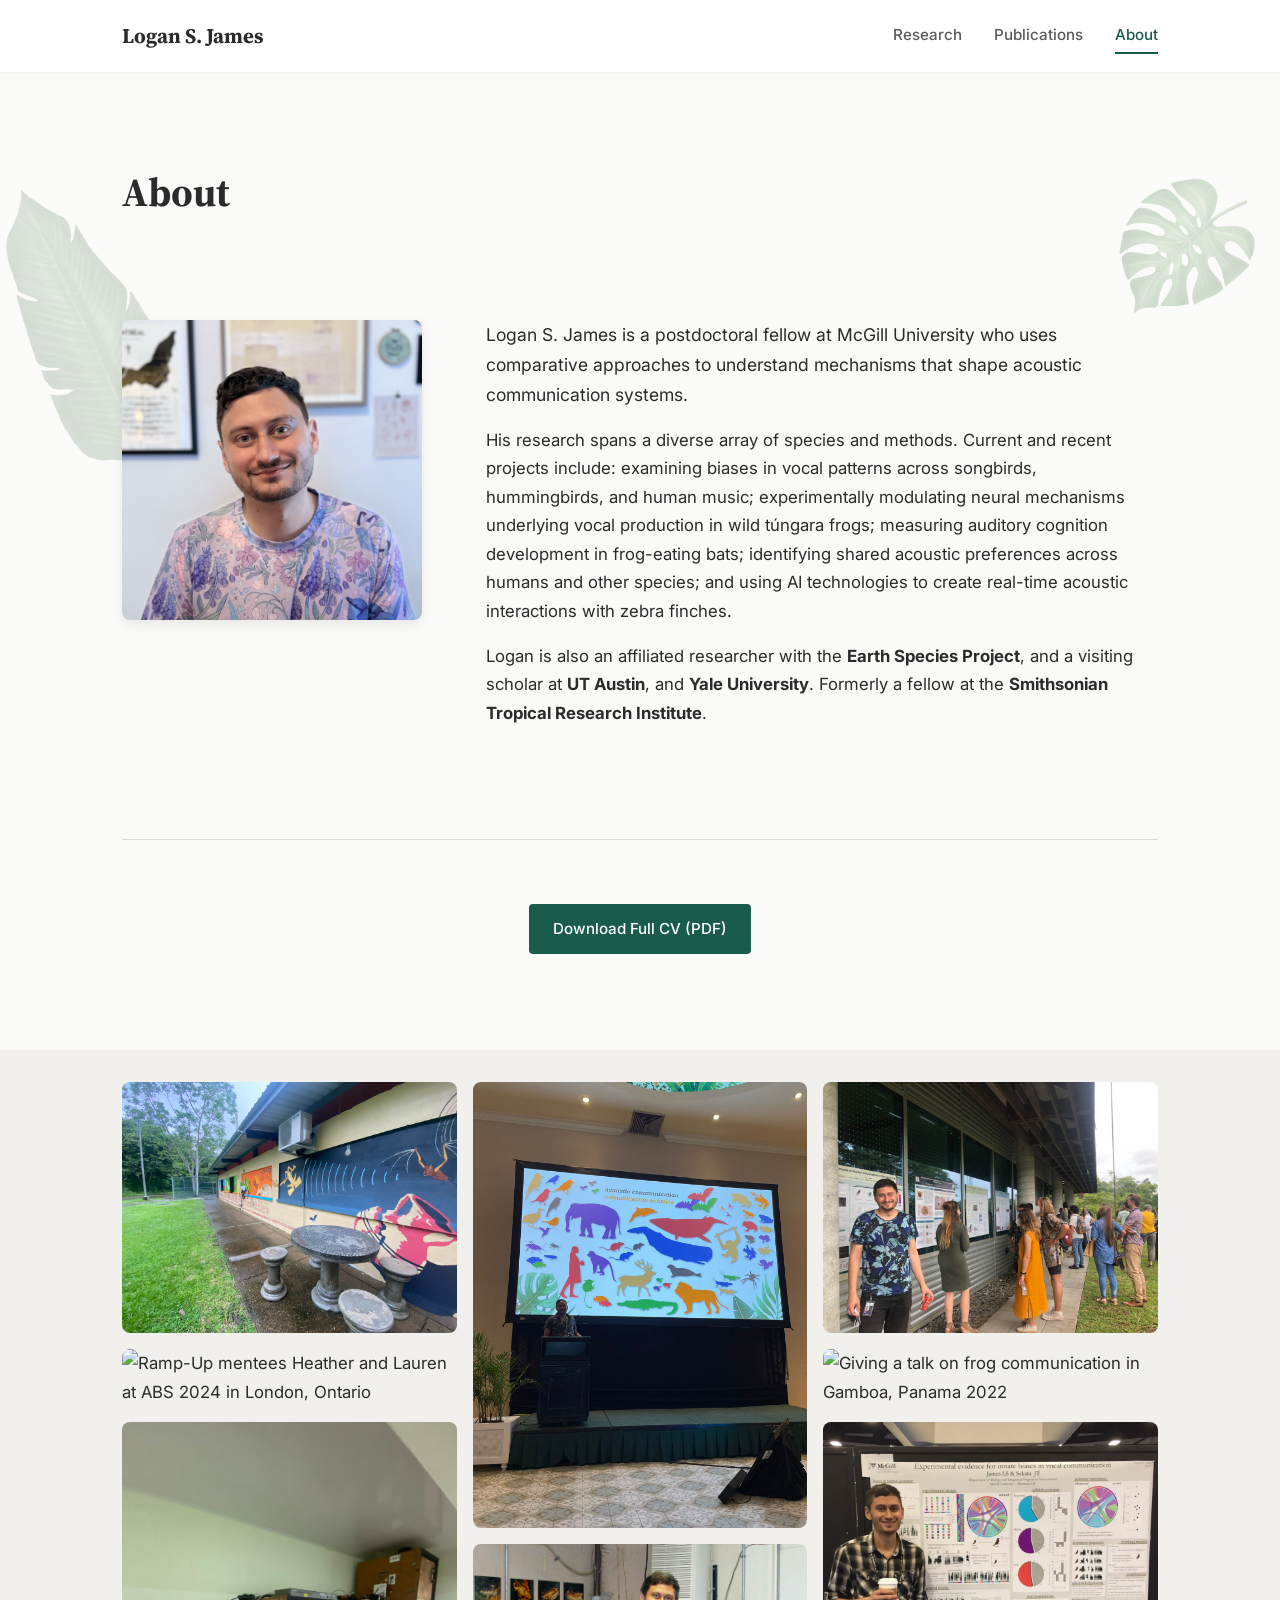
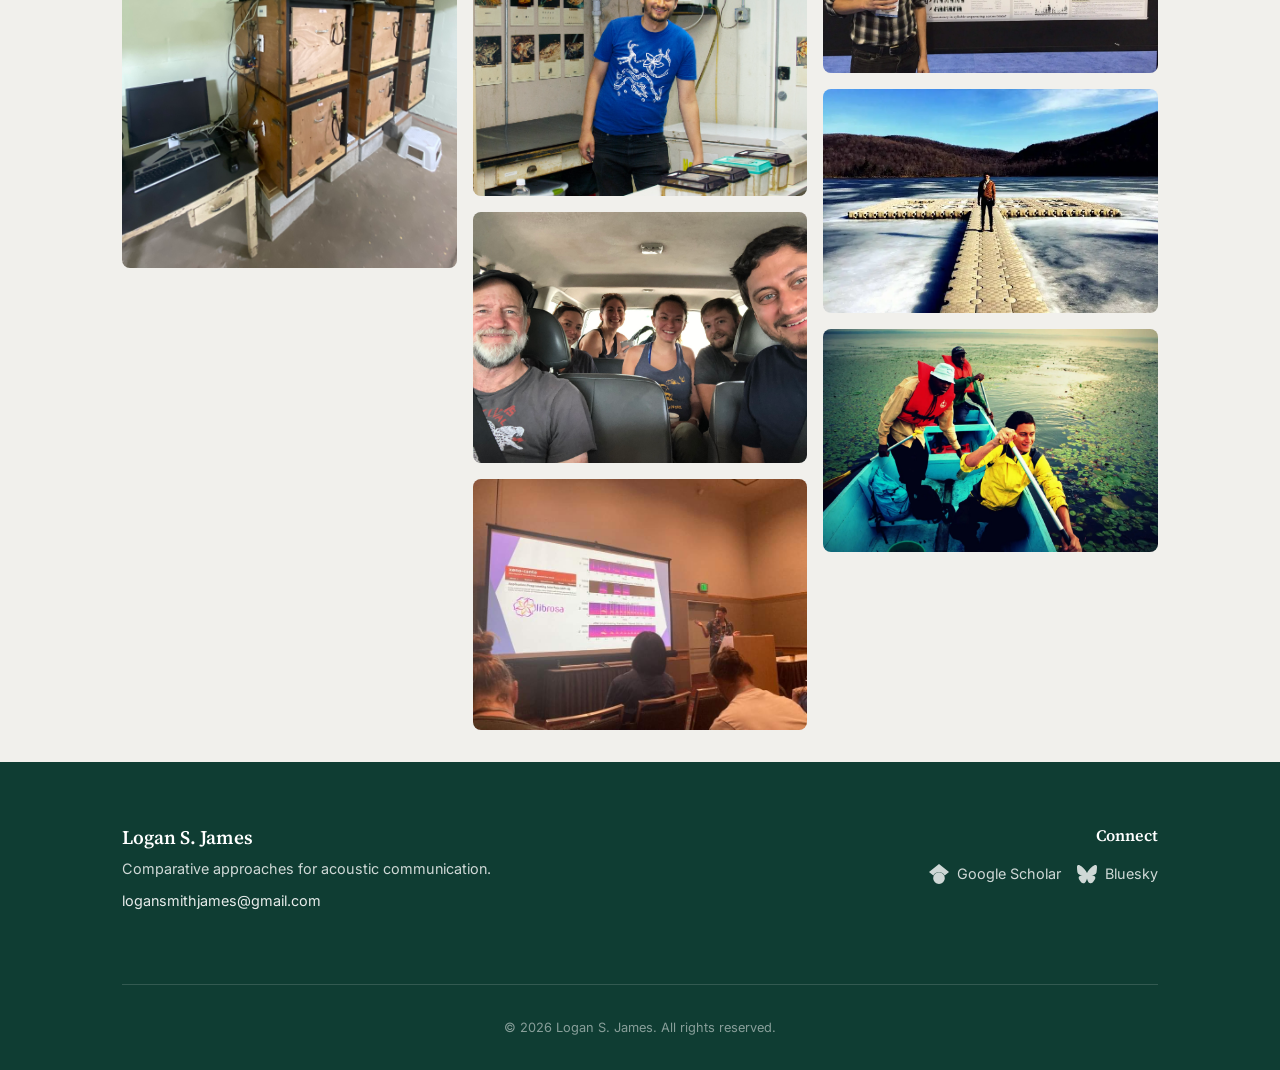
==== about.html @ b344c81e "Initial commit: personal academic website Three-page static site (Research, Publications, About) wit" ====
<!DOCTYPE html>
<html lang="en">
<head>
  <meta charset="UTF-8">
  <meta name="viewport" content="width=device-width, initial-scale=1.0">
  <meta name="description" content="About Logan S. James — Postdoctoral fellow at McGill University studying acoustic communication across species. CV, bio, and photos.">
  <meta property="og:title" content="About — Logan S. James">
  <meta property="og:description" content="CV and biography of Logan S. James, comparative animal communication researcher at McGill University.">
  <meta property="og:type" content="website">
  <title>About — Logan S. James</title>
  <link rel="stylesheet" href="css/style.css">
</head>
<body>
  <a href="#main" class="skip-link">Skip to main content</a>

  <!-- Navbar -->
  <nav class="navbar" aria-label="Main navigation">
    <div class="container">
      <a href="index.html" class="nav-brand">Logan S. James</a>
      <button class="nav-toggle" aria-expanded="false" aria-controls="nav-menu" aria-label="Toggle navigation">
        <span></span>
        <span></span>
        <span></span>
      </button>
      <div class="nav-menu" id="nav-menu">
        <a href="index.html" class="nav-link">Research</a>
        <a href="publications.html" class="nav-link">Publications</a>
        <a href="about.html" class="nav-link active">About</a>
      </div>
    </div>
  </nav>

  <main id="main">
    <!-- Page Header -->
    <section class="page-header">
      <div class="container">
        <img src="images/leaves/2x/Asset 2@2x-83.png" alt="" class="leaf-accent leaf-accent-right" aria-hidden="true">
        <img src="images/leaves/2x/Asset 4@2x-83.png" alt="" class="leaf-accent leaf-accent-left" aria-hidden="true">
        <h1>About</h1>
      </div>
    </section>

    <!-- About Intro: Photo + Bio -->
    <section class="section">
      <div class="container">
        <div class="about-intro">
          <div class="about-photo">
            <img src="images/leaves/IMG_0440_square.jpg" alt="Logan S. James">
          </div>
          <div class="about-bio">
            <p>Logan S. James is a postdoctoral fellow at McGill University who uses comparative approaches to understand mechanisms that shape acoustic communication systems.</p>
            <p>His research spans a diverse array of species and methods. Current and recent projects include: examining biases in vocal patterns across songbirds, hummingbirds, and human music; experimentally modulating neural mechanisms underlying vocal production in wild t&uacute;ngara frogs; measuring auditory cognition development in frog-eating bats; identifying shared acoustic preferences across humans and other species; and using AI technologies to create real-time acoustic interactions with zebra finches.</p>
            <p>Logan is also an affiliated researcher with the <strong>Earth Species Project</strong>, and a visiting scholar at <strong>UT Austin</strong>, and <strong>Yale University</strong>. Formerly a fellow at the <strong>Smithsonian Tropical Research Institute</strong>.</p>
          </div>
        </div>
        <div class="cv-download">
          <a href="files/CV_LoganJames_Feb2026.pdf" class="btn btn-primary" target="_blank" rel="noopener">Download Full CV (PDF)</a>
        </div>
      </div>
    </section>

    <!-- Photo Gallery -->
    <section class="section section-alt">
      <div class="container">
        <div class="photo-gallery">
          <div class="gallery-item">
            <img src="images/photo_gallery/12 Gamboa_Acoustics_Lab.jpg" alt="The Gamboa Acoustics Lab building with its colorful mural" loading="lazy">
            <div class="gallery-caption">The Gamboa Acoustics Lab</div>
          </div>
          <div class="gallery-item">
            <img src="images/photo_gallery/11 RampUP-ABS_Heather_Lauren.png" alt="Ramp-Up mentees Heather and Lauren at ABS 2024 in London, Ontario" loading="lazy">
            <div class="gallery-caption">Ramp-Up mentees at ABS 2024, London ON</div>
          </div>
          <div class="gallery-item">
            <img src="images/photo_gallery/10 Recording_Boxes.jpg" alt="Sound recording boxes in the Gamboa Acoustics Lab" loading="lazy">
            <div class="gallery-caption">Recording boxes in the Gamboa Acoustics Lab</div>
          </div>
          <div class="gallery-item">
            <img src="images/photo_gallery/9 BCI_100 year anniversary 2024.jpeg" alt="BCI 100 year anniversary celebration in Gamboa, Panama, 2024" loading="lazy">
            <div class="gallery-caption">BCI 100 year anniversary, Gamboa 2024</div>
          </div>
          <div class="gallery-item">
            <img src="images/photo_gallery/8 old_frog_lab.jpg" alt="The old frog lab at the Smithsonian Tropical Research Institute" loading="lazy">
            <div class="gallery-caption">Old frog lab at STRI</div>
          </div>
          <div class="gallery-item">
            <img src="images/photo_gallery/7 MikeInGamboa.jpeg" alt="Mike Ryan's visit to Gamboa, Panama, 2022" loading="lazy">
            <div class="gallery-caption">Mike Ryan's visit to Gamboa, 2022</div>
          </div>
          <div class="gallery-item">
            <img src="images/photo_gallery/6 ABS_2023.JPG" alt="Presenting on bioacoustics at ABS 2023 in Portland" loading="lazy">
            <div class="gallery-caption">ABS 2023, Portland</div>
          </div>
          <div class="gallery-item">
            <img src="images/photo_gallery/5 FellowsSymposiumPoster_2022.jpeg" alt="STRI Fellows' Symposium poster session in Panama, 2022" loading="lazy">
            <div class="gallery-caption">STRI Fellows' Symposium, Panama 2022</div>
          </div>
          <div class="gallery-item">
            <img src="images/photo_gallery/4 Frog_talk_2022.jpg" alt="Giving a talk on frog communication in Gamboa, Panama 2022" loading="lazy">
            <div class="gallery-caption">Gamboa Frog Talk, Panama 2022</div>
          </div>
          <div class="gallery-item">
            <img src="images/photo_gallery/3 SFN san diego 2016.webp" alt="Poster presentation at the Society for Neuroscience conference, San Diego 2016" loading="lazy">
            <div class="gallery-caption">Society for Neuroscience, San Diego 2016</div>
          </div>
          <div class="gallery-item">
            <img src="images/photo_gallery/2 mont_saint_hilaire biology retreat.webp" alt="McGill Biology Retreat at Gault Nature Reserve" loading="lazy">
            <div class="gallery-caption">McGill Biology Retreat, Gault Nature Reserve</div>
          </div>
          <div class="gallery-item">
            <img src="images/photo_gallery/1 lake nabugabo.webp" alt="Cichlid research on Lake Nabugabo, Uganda" loading="lazy">
            <div class="gallery-caption">Cichlid research on Lake Nabugabo, Uganda</div>
          </div>
        </div>
      </div>
    </section>

  </main>

  <!-- Footer -->
  <footer class="footer">
    <div class="container">
      <div class="footer-info">
        <h3>Logan S. James</h3>
        <p>Comparative approaches for acoustic communication.</p>
        <p><a href="mailto:logansmithjames@gmail.com">logansmithjames@gmail.com</a></p>
      </div>
      <div class="footer-links">
        <h3>Connect</h3>
        <div class="social-links">
          <a href="https://scholar.google.com/citations?user=cQosjtYAAAAJ&hl=en" class="social-link" target="_blank" rel="noopener">
            <svg viewBox="0 0 24 24"><path d="M5.242 13.769L0 9.5 12 0l12 9.5-5.242 4.269C17.548 11.249 14.978 9.5 12 9.5c-2.977 0-5.548 1.748-6.758 4.269zM12 10a7 7 0 1 0 0 14 7 7 0 0 0 0-14z"/></svg>
            Google Scholar
          </a>
          <a href="https://bsky.app/profile/loganjames.bsky.social" class="social-link" target="_blank" rel="noopener">
            <svg viewBox="0 0 24 24"><path d="M12 10.8c-1.087-2.114-4.046-6.053-6.798-7.995C2.566.944 1.561 1.266.902 1.565.139 1.908 0 3.08 0 3.768c0 .69.378 5.65.624 6.479.785 2.627 3.6 3.476 6.178 3.138-4.318.665-7.245 2.315-2.137 8.072C9.571 26.072 11.225 20.1 12 17.4c.775 2.7 2.287 8.572 7.335 4.057 5.108-5.757 2.18-7.407-2.138-8.072 2.578.338 5.394-.511 6.178-3.138.246-.828.624-5.79.624-6.479 0-.688-.139-1.86-.902-2.203-.659-.3-1.664-.62-4.3 1.24C16.046 4.748 13.087 8.687 12 10.8z"/></svg>
            Bluesky
          </a>
        </div>
      </div>
      <div class="footer-bottom">
        <p>&copy; 2026 Logan S. James. All rights reserved.</p>
      </div>
    </div>
  </footer>

  <!-- Photo Lightbox -->
  <div class="gallery-lightbox" id="gallery-lightbox" aria-hidden="true">
    <button class="gallery-lightbox-close" aria-label="Close lightbox">&times;</button>
    <img src="" alt="">
    <div class="gallery-lightbox-caption"></div>
  </div>

  <script src="js/main.js"></script>
</body>
</html>
---- css/style.css ----
/* ============================================
   Logan S. James — Personal Academic Website
   Design System & Styles
   ============================================ */

/* --- Google Fonts --- */
@import url('https://fonts.googleapis.com/css2?family=Inter:wght@400;500;600&family=Source+Serif+4:ital,wght@0,400;0,600;0,700;1,400&display=swap');

/* --- Custom Properties --- */
:root {
  /* Colors */
  --color-primary: #1a5c4c;
  --color-primary-dark: #0f3d33;
  --color-primary-light: #e8f0ee;
  --color-accent: #c8553d;
  --color-accent-light: #fdf6f4;
  --color-text: #2b2b2b;
  --color-text-light: #5a5a5a;
  --color-bg: #fafaf8;
  --color-bg-alt: #f1f0ec;
  --color-white: #ffffff;
  --color-border: #d9d9d4;

  /* Typography */
  --font-heading: 'Source Serif 4', 'Georgia', serif;
  --font-body: 'Inter', 'Segoe UI', system-ui, sans-serif;

  /* Spacing */
  --space-xs: 0.25rem;
  --space-sm: 0.5rem;
  --space-md: 1rem;
  --space-lg: 2rem;
  --space-xl: 4rem;
  --space-2xl: 6rem;
  --space-3xl: 8rem;

  /* Layout */
  --max-width: 1100px;
  --nav-height: 72px;

  /* Shadows */
  --shadow-sm: 0 1px 3px rgba(0, 0, 0, 0.06);
  --shadow-md: 0 4px 12px rgba(0, 0, 0, 0.08);
  --shadow-lg: 0 8px 30px rgba(0, 0, 0, 0.1);

  /* Borders */
  --radius-sm: 4px;
  --radius-md: 8px;
  --radius-lg: 12px;
}

/* --- Reset --- */
*,
*::before,
*::after {
  box-sizing: border-box;
  margin: 0;
  padding: 0;
}

html {
  scroll-behavior: smooth;
}

body {
  font-family: var(--font-body);
  font-size: 1.05rem;
  color: var(--color-text);
  background-color: var(--color-bg);
  line-height: 1.7;
  -webkit-font-smoothing: antialiased;
}

img {
  max-width: 100%;
  height: auto;
  display: block;
}

a {
  color: var(--color-primary);
  text-decoration: none;
  transition: color 0.2s ease;
}

a:hover {
  color: var(--color-primary-dark);
}

h1, h2, h3, h4 {
  font-family: var(--font-heading);
  line-height: 1.2;
  color: var(--color-text);
}

h1 {
  font-size: clamp(1.8rem, 3.5vw, 2.5rem);
  font-weight: 700;
}

h2 {
  font-size: clamp(1.4rem, 2.5vw, 1.8rem);
  font-weight: 600;
}

h3 {
  font-size: clamp(1.1rem, 2vw, 1.3rem);
  font-weight: 600;
}

ul, ol {
  list-style: none;
}

/* --- Skip to Content --- */
.skip-link {
  position: absolute;
  top: -100%;
  left: 0;
  padding: var(--space-sm) var(--space-md);
  background: var(--color-primary);
  color: var(--color-white);
  z-index: 1000;
  font-size: 0.9rem;
}

.skip-link:focus {
  top: 0;
}

/* --- Layout Utilities --- */
.container {
  width: 100%;
  max-width: var(--max-width);
  margin: 0 auto;
  padding: 0 var(--space-lg);
}

.section {
  padding: var(--space-lg) 0;
}

.section-alt {
  background-color: var(--color-bg-alt);
}

.section-header {
  text-align: center;
  margin-bottom: var(--space-lg);
}

.section-header h2 {
  margin-bottom: var(--space-sm);
}

.section-header::after {
  content: '';
  display: block;
  width: 40px;
  height: 2px;
  background: var(--color-primary);
  margin: var(--space-md) auto 0;
}

/* --- Navbar --- */
.navbar {
  position: fixed;
  top: 0;
  left: 0;
  right: 0;
  height: var(--nav-height);
  background: var(--color-white);
  box-shadow: var(--shadow-sm);
  z-index: 100;
  transition: height 0.3s ease, box-shadow 0.3s ease;
  display: flex;
  align-items: center;
}

.navbar.scrolled {
  height: 56px;
  box-shadow: var(--shadow-md);
}

.navbar .container {
  display: flex;
  align-items: center;
  justify-content: space-between;
}

.nav-brand {
  font-family: var(--font-heading);
  font-size: 1.3rem;
  font-weight: 700;
  color: var(--color-text);
  text-decoration: none;
}

.nav-brand:hover {
  color: var(--color-primary);
}

.nav-menu {
  display: flex;
  align-items: center;
  gap: var(--space-lg);
}

.nav-link {
  font-size: 0.95rem;
  font-weight: 500;
  color: var(--color-text-light);
  text-decoration: none;
  padding: var(--space-xs) 0;
  border-bottom: 2px solid transparent;
  transition: color 0.2s ease, border-color 0.2s ease;
}

.nav-link:hover,
.nav-link.active {
  color: var(--color-primary);
  border-bottom-color: var(--color-primary);
}

.nav-toggle {
  display: none;
  flex-direction: column;
  gap: 5px;
  background: none;
  border: none;
  cursor: pointer;
  padding: var(--space-sm);
}

.nav-toggle span {
  display: block;
  width: 24px;
  height: 2px;
  background: var(--color-text);
  transition: transform 0.3s ease, opacity 0.3s ease;
}

.nav-toggle[aria-expanded="true"] span:nth-child(1) {
  transform: rotate(45deg) translate(5px, 5px);
}

.nav-toggle[aria-expanded="true"] span:nth-child(2) {
  opacity: 0;
}

.nav-toggle[aria-expanded="true"] span:nth-child(3) {
  transform: rotate(-45deg) translate(5px, -5px);
}

/* --- Buttons --- */
.btn {
  display: inline-block;
  padding: 0.75rem 1.5rem;
  border-radius: var(--radius-sm);
  font-family: var(--font-body);
  font-weight: 500;
  font-size: 0.95rem;
  text-decoration: none;
  transition: all 0.2s ease;
  cursor: pointer;
  border: none;
}

.btn-primary {
  background: var(--color-primary);
  color: var(--color-white);
}

.btn-primary:hover {
  background: var(--color-primary-dark);
  color: var(--color-white);
}

.btn-outline {
  background: transparent;
  border: 2px solid var(--color-primary);
  color: var(--color-primary);
}

.btn-outline:hover {
  background: var(--color-primary);
  color: var(--color-white);
}

.btn-sm {
  padding: 0.4rem 0.9rem;
  font-size: 0.85rem;
}

/* --- Hero Section --- */
.hero {
  min-height: 100vh;
  display: flex;
  align-items: center;
  padding-top: var(--nav-height);
  position: relative;
  overflow: hidden;
}

.hero::before {
  content: '';
  position: absolute;
  bottom: 0;
  left: 0;
  right: 0;
  height: 70%;
  background: url('../images/leaves/4025565.jpg') center bottom / 100% auto no-repeat;
  opacity: 0.15;
  z-index: 0;
  pointer-events: none;
  -webkit-mask-image: linear-gradient(to bottom, transparent 0%, black 30%);
  mask-image: linear-gradient(to bottom, transparent 0%, black 30%);
}

.hero::after {
  content: '';
  position: absolute;
  top: 0;
  right: -10%;
  width: 60%;
  height: 100%;
  background: var(--color-primary-light);
  opacity: 0.3;
  clip-path: polygon(30% 0%, 100% 0%, 100% 100%, 10% 100%);
  z-index: 0;
}

.hero .container {
  display: grid;
  grid-template-columns: 1.2fr 0.8fr;
  gap: var(--space-xl);
  align-items: center;
  position: relative;
  z-index: 1;
}

.hero-eyebrow {
  font-family: var(--font-body);
  font-size: 0.85rem;
  font-weight: 600;
  text-transform: uppercase;
  letter-spacing: 0.12em;
  color: var(--color-primary);
  margin-bottom: var(--space-xs);
}

.hero-affiliations {
  font-family: var(--font-body);
  font-size: 0.9rem;
  font-weight: 500;
  color: var(--color-text-light);
  margin-bottom: var(--space-md);
}

.hero-title {
  font-family: var(--font-heading);
  font-size: clamp(2.4rem, 5vw, 3.5rem);
  font-weight: 700;
  color: var(--color-text);
  margin-bottom: var(--space-md);
  line-height: 1.1;
}

.hero-subtitle {
  font-family: var(--font-heading);
  font-style: italic;
  font-size: clamp(1.1rem, 2vw, 1.35rem);
  color: var(--color-text-light);
  margin-bottom: var(--space-lg);
  line-height: 1.5;
}

.hero-actions {
  display: flex;
  gap: var(--space-md);
  flex-wrap: wrap;
}

.hero-image {
  position: relative;
}

.hero-image img,
.hero-image .image-placeholder {
  width: 100%;
  aspect-ratio: 4 / 5;
  object-fit: cover;
  border-radius: var(--radius-lg);
  box-shadow: var(--shadow-lg);
}

/* Soft edge fade on hero illustration only */
.hero-image img {
  -webkit-mask-image: radial-gradient(ellipse 85% 80% at center, black 50%, transparent 100%);
  mask-image: radial-gradient(ellipse 85% 80% at center, black 50%, transparent 100%);
  box-shadow: none;
}

/* Decorative leaf accents — hidden on hero since we use background image now */
.hero-decor {
  display: none;
}

/* --- Individual Leaf Accents --- */
.leaf-accent {
  position: absolute;
  pointer-events: none;
  z-index: 0;
  opacity: 0.12;
}

/* Monstera behind headshot on hero */
.hero-image {
  z-index: 1;
}

.hero-image .leaf-accent {
  width: 180px;
  height: auto;
  opacity: 0.35;
}

.hero-image .leaf-accent-1 {
  top: -20px;
  right: -20px;
  transform: rotate(25deg);
}

.hero-image .leaf-accent-2 {
  bottom: -10px;
  left: -25px;
  transform: rotate(-15deg) scaleX(-1);
}

/* Corner accents on page headers — positioned relative to the container */
.page-header {
  position: relative;
}

.page-header .container {
  position: relative;
}

.page-header .leaf-accent {
  width: 130px;
  height: auto;
}

.page-header .leaf-accent-right {
  top: 10px;
  right: -60px;
  transform: rotate(20deg);
  opacity: 0.2;
}

.page-header .leaf-accent-left {
  top: 5px;
  left: -60px;
  transform: rotate(-25deg) scaleX(-1);
  opacity: 0.16;
}

/* Section accent leaves */
.section-leaf {
  position: relative;
}

.section-leaf .leaf-accent {
  width: 120px;
  height: auto;
}

.section-leaf .leaf-accent-corner {
  top: -20px;
  right: -10px;
  transform: rotate(30deg);
  opacity: 0.07;
}

@media (max-width: 768px) {
  .leaf-accent {
    display: none;
  }
}

/* --- Leaf Divider --- */
.leaf-divider {
  display: flex;
  align-items: center;
  justify-content: center;
  gap: var(--space-md);
  padding: var(--space-lg) 0;
  color: var(--color-primary);
  opacity: 0.3;
}

.leaf-divider svg {
  width: 24px;
  height: 24px;
}

.leaf-divider::before,
.leaf-divider::after {
  content: '';
  flex: 1;
  max-width: 80px;
  height: 1px;
  background: var(--color-primary);
}

/* --- Research Overview Icon --- */
.research-overview-icon {
  text-align: center;
  margin-bottom: var(--space-xl);
}

.research-overview-icon img {
  max-width: 280px;
  margin: 0 auto;
}

/* --- Research Areas (zigzag layout) --- */
.research-area {
  display: grid;
  grid-template-columns: 1fr 1fr;
  gap: var(--space-xl);
  align-items: center;
  padding: var(--space-xl) 0;
  border-bottom: 1px solid var(--color-border);
}

.research-area:last-child {
  border-bottom: none;
  padding-bottom: 0;
}

.research-area:first-child {
  padding-top: 0;
}

/* Alternate: even rows flip figure/text */
.research-area:nth-child(even) .research-area-text {
  order: 2;
}

.research-area:nth-child(even) .research-area-figures {
  order: 1;
}

.research-area-text h3 {
  font-size: 1.3rem;
  margin-bottom: var(--space-sm);
  color: var(--color-text);
}

.research-area-text h3 .area-species {
  display: block;
  font-family: var(--font-body);
  font-size: 0.8rem;
  font-weight: 500;
  color: var(--color-primary);
  text-transform: uppercase;
  letter-spacing: 0.08em;
  margin-bottom: var(--space-xs);
}

.research-area-text p {
  font-size: 0.95rem;
  color: var(--color-text-light);
  margin-bottom: var(--space-md);
  line-height: 1.7;
}

.research-area-papers {
  display: flex;
  flex-direction: column;
  gap: var(--space-xs);
}

.research-area-papers a {
  font-size: 0.85rem;
  font-weight: 500;
  color: var(--color-primary);
  display: inline-flex;
  align-items: center;
  gap: 0.3em;
  transition: color 0.2s ease;
}

.research-area-papers a:hover {
  color: var(--color-primary-dark);
}

.research-area-papers a::after {
  content: ' \2192';
}

/* Research figures */
.research-area-figures {
  display: flex;
  gap: var(--space-sm);
  flex-wrap: wrap;
}

.research-fig {
  border-radius: var(--radius-md);
  overflow: hidden;
  box-shadow: var(--shadow-sm);
  background: var(--color-white);
  cursor: pointer;
  transition: transform 0.2s ease, box-shadow 0.2s ease;
  flex: 1 1 0;
  min-width: 0;
}

.research-fig:hover {
  transform: translateY(-2px);
  box-shadow: var(--shadow-md);
}

.research-fig img {
  width: 100%;
  height: auto;
  display: block;
  max-height: 220px;
  object-fit: cover;
  object-position: top;
}

.research-fig figcaption {
  font-size: 0.7rem;
  color: var(--color-text-light);
  padding: var(--space-xs) var(--space-sm);
  line-height: 1.3;
  border-top: 1px solid var(--color-border);
}

/* Press logos inline with research area */
.research-area-press {
  display: flex;
  align-items: center;
  gap: var(--space-sm);
  margin-top: var(--space-sm);
  padding-top: var(--space-sm);
  border-top: 1px solid var(--color-border);
}

.research-area-press span {
  font-size: 0.75rem;
  color: var(--color-text-light);
  font-weight: 500;
  white-space: nowrap;
}

.research-area-press a {
  display: inline-flex;
  align-items: center;
  opacity: 0.55;
  transition: opacity 0.2s ease;
}

.research-area-press a:hover {
  opacity: 1;
}

.research-area-press a img {
  height: 16px;
  width: auto;
  object-fit: contain;
}

.research-area-press a.press-link-square img {
  height: 20px;
  border-radius: 3px;
}

@media (max-width: 768px) {
  .research-area {
    grid-template-columns: 1fr;
    gap: var(--space-lg);
  }

  .research-area:nth-child(even) .research-area-text {
    order: 1;
  }

  .research-area:nth-child(even) .research-area-figures {
    order: 2;
  }

  .research-overview-icon img {
    max-width: 200px;
  }
}

/* --- Study Species Gallery --- */
.species-gallery {
  display: grid;
  grid-template-columns: repeat(5, 1fr);
  gap: var(--space-md);
}

.species-card {
  border-radius: var(--radius-md);
  overflow: hidden;
  background: var(--color-white);
  box-shadow: var(--shadow-sm);
  transition: transform 0.2s ease, box-shadow 0.2s ease;
}

.species-card:hover {
  transform: translateY(-3px);
  box-shadow: var(--shadow-md);
}

.species-card-img {
  aspect-ratio: 1;
  overflow: hidden;
}

.species-card-img img {
  width: 100%;
  height: 100%;
  object-fit: cover;
  transition: transform 0.4s ease;
}

.species-card:hover .species-card-img img {
  transform: scale(1.05);
}

.species-card-info {
  padding: var(--space-sm) var(--space-md);
}

.species-card-info h3 {
  font-size: 0.9rem;
  font-weight: 600;
  margin-bottom: 0;
  line-height: 1.3;
}

.species-card-latin {
  font-size: 0.75rem;
  font-style: italic;
  color: var(--color-text-light);
  margin-bottom: 0;
}

.species-card-credit {
  font-size: 0.65rem;
  color: var(--color-text-light);
  opacity: 0.7;
  margin-top: var(--space-xs);
  margin-bottom: 0;
}

@media (max-width: 1024px) {
  .species-gallery {
    grid-template-columns: repeat(3, 1fr);
  }
}

@media (max-width: 480px) {
  .species-gallery {
    grid-template-columns: repeat(2, 1fr);
  }
}

/* --- Photo Gallery --- */
.photo-gallery {
  columns: 3;
  column-gap: var(--space-md);
}

.gallery-item {
  position: relative;
  break-inside: avoid;
  margin-bottom: var(--space-md);
  border-radius: var(--radius-md);
  overflow: hidden;
  cursor: pointer;
}

.gallery-item img {
  width: 100%;
  height: auto;
  display: block;
  transition: transform 0.4s ease;
}

.gallery-item:hover img {
  transform: scale(1.03);
}

.gallery-caption {
  position: absolute;
  bottom: 0;
  left: 0;
  right: 0;
  padding: var(--space-lg) var(--space-md) var(--space-sm);
  background: linear-gradient(to top, rgba(0, 0, 0, 0.65) 0%, transparent 100%);
  color: var(--color-white);
  font-size: 0.8rem;
  font-weight: 500;
  opacity: 0;
  transform: translateY(4px);
  transition: opacity 0.3s ease, transform 0.3s ease;
}

.gallery-item:hover .gallery-caption {
  opacity: 1;
  transform: translateY(0);
}

/* Gallery lightbox */
.gallery-lightbox {
  display: none;
  position: fixed;
  top: 0;
  left: 0;
  right: 0;
  bottom: 0;
  background: rgba(0, 0, 0, 0.9);
  z-index: 200;
  align-items: center;
  justify-content: center;
  padding: var(--space-lg);
  cursor: pointer;
}

.gallery-lightbox.active {
  display: flex;
}

.gallery-lightbox img {
  max-width: 90vw;
  max-height: 85vh;
  object-fit: contain;
  border-radius: var(--radius-sm);
}

.gallery-lightbox-caption {
  position: absolute;
  bottom: var(--space-lg);
  left: 50%;
  transform: translateX(-50%);
  color: rgba(255, 255, 255, 0.85);
  font-size: 0.9rem;
  font-weight: 500;
  text-align: center;
  max-width: 600px;
}

.gallery-lightbox-close {
  position: absolute;
  top: var(--space-md);
  right: var(--space-lg);
  background: none;
  border: none;
  color: var(--color-white);
  font-size: 2rem;
  cursor: pointer;
  opacity: 0.7;
  transition: opacity 0.2s ease;
  line-height: 1;
}

.gallery-lightbox-close:hover {
  opacity: 1;
}

@media (max-width: 1024px) {
  .photo-gallery {
    columns: 2;
  }
}

@media (max-width: 480px) {
  .photo-gallery {
    columns: 1;
  }
}

/* --- Publications Page --- */
.page-header {
  padding-top: calc(var(--nav-height) + var(--space-2xl));
  padding-bottom: var(--space-xl);
}

.page-header h1 {
  margin-bottom: var(--space-sm);
}

.page-header p {
  color: var(--color-text-light);
  font-size: 1.05rem;
}

.page-header p a {
  font-weight: 500;
}

.pub-note {
  font-size: 0.75rem;
  color: var(--color-text-light);
  font-style: italic;
}

/* Publication Sections */
.pub-section {
  margin-bottom: var(--space-xl);
}

.pub-section-title {
  font-size: 1.1rem;
  font-weight: 600;
  color: var(--color-primary);
  text-transform: uppercase;
  letter-spacing: 0.08em;
  padding-bottom: var(--space-sm);
  border-bottom: 2px solid var(--color-primary);
  margin-bottom: var(--space-lg);
}

/* Publication Items */
.pub-item {
  display: grid;
  grid-template-columns: 2.5rem 1fr;
  gap: var(--space-md);
  padding: var(--space-md) 0;
  border-bottom: 1px solid var(--color-border);
}

.pub-item:last-child {
  border-bottom: none;
}

.pub-number {
  font-family: var(--font-heading);
  font-weight: 600;
  color: var(--color-text-light);
  font-size: 0.95rem;
  padding-top: 2px;
}

.pub-title {
  font-family: var(--font-heading);
  font-size: 1.05rem;
  font-weight: 600;
  margin-bottom: var(--space-xs);
  line-height: 1.4;
}

.pub-authors {
  font-size: 0.9rem;
  color: var(--color-text-light);
  margin-bottom: var(--space-xs);
}

.pub-authors strong {
  color: var(--color-text);
}

.pub-journal {
  font-size: 0.9rem;
  color: var(--color-text-light);
  margin-bottom: var(--space-sm);
}

.pub-link {
  display: inline-block;
  padding: 0.2rem 0.6rem;
  font-size: 0.8rem;
  font-weight: 500;
  color: var(--color-primary);
  border: 1px solid var(--color-primary);
  border-radius: var(--radius-sm);
  transition: all 0.2s ease;
}

.pub-link:hover {
  background: var(--color-primary);
  color: var(--color-white);
}

/* Publication with journal cover */
.pub-item-with-cover {
  grid-template-columns: 2.5rem 1fr auto;
}

.pub-cover {
  width: 80px;
  height: auto;
  border-radius: var(--radius-sm);
  box-shadow: var(--shadow-sm);
  align-self: center;
}

/* Press coverage icons */
.pub-links {
  display: flex;
  gap: var(--space-sm);
  align-items: center;
  flex-wrap: wrap;
}

.press-divider {
  width: 1px;
  height: 16px;
  background: var(--color-border);
  margin: 0 var(--space-xs);
}

.press-link {
  display: inline-flex;
  align-items: center;
  opacity: 0.6;
  transition: opacity 0.2s ease;
}

.press-link:hover {
  opacity: 1;
}

.press-link img {
  height: 18px;
  width: auto;
  object-fit: contain;
}

.press-link-square img {
  height: 22px;
  border-radius: 3px;
}

@media (max-width: 768px) {
  .pub-item-with-cover {
    grid-template-columns: 2rem 1fr;
  }

  .pub-cover {
    grid-column: 1 / -1;
    width: 60px;
    margin-top: var(--space-sm);
  }
}

/* --- About Page --- */
.about-intro {
  display: grid;
  grid-template-columns: 300px 1fr;
  gap: var(--space-xl);
  align-items: start;
  margin-bottom: var(--space-2xl);
}

.about-photo {
  position: relative;
}

.about-photo img,
.about-photo .image-placeholder {
  width: 100%;
  aspect-ratio: 1;
  object-fit: cover;
  border-radius: var(--radius-md);
  box-shadow: var(--shadow-md);
}

.about-bio p {
  margin-bottom: var(--space-md);
}

.about-bio p:first-child {
  font-size: 1.1rem;
}

/* CV Download */
.cv-download {
  text-align: center;
  padding: var(--space-xl) 0;
  margin-top: var(--space-lg);
  border-top: 1px solid var(--color-border);
}

/* --- Footer --- */
.footer {
  background: var(--color-primary-dark);
  color: rgba(255, 255, 255, 0.8);
  padding: var(--space-xl) 0 var(--space-lg);
}

.footer .container {
  display: grid;
  grid-template-columns: 1fr 1fr;
  gap: var(--space-xl);
}

.footer-info h3 {
  color: var(--color-white);
  font-size: 1.2rem;
  margin-bottom: var(--space-sm);
}

.footer-info p {
  font-size: 0.9rem;
  margin-bottom: var(--space-sm);
  line-height: 1.6;
}

.footer-info a {
  color: rgba(255, 255, 255, 0.9);
}

.footer-info a:hover {
  color: var(--color-white);
}

.footer-links {
  text-align: right;
}

.footer-links h3 {
  color: var(--color-white);
  font-size: 1rem;
  margin-bottom: var(--space-md);
}

.social-links {
  display: flex;
  justify-content: flex-end;
  gap: var(--space-md);
}

.social-link {
  display: flex;
  align-items: center;
  gap: var(--space-sm);
  color: rgba(255, 255, 255, 0.8);
  font-size: 0.9rem;
  transition: color 0.2s ease;
}

.social-link:hover {
  color: var(--color-white);
}

.social-link svg {
  width: 20px;
  height: 20px;
  fill: currentColor;
}

.footer-bottom {
  grid-column: 1 / -1;
  text-align: center;
  padding-top: var(--space-lg);
  border-top: 1px solid rgba(255, 255, 255, 0.15);
  font-size: 0.8rem;
  color: rgba(255, 255, 255, 0.5);
}

/* --- Responsive: Tablet --- */
@media (max-width: 1024px) {
  .hero .container {
    grid-template-columns: 1fr 1fr;
    gap: var(--space-lg);
  }

  .about-intro {
    grid-template-columns: 250px 1fr;
  }
}

/* --- Responsive: Mobile --- */
@media (max-width: 768px) {
  .nav-toggle {
    display: flex;
  }

  .nav-menu {
    display: none;
    position: absolute;
    top: 100%;
    left: 0;
    right: 0;
    background: var(--color-white);
    flex-direction: column;
    padding: var(--space-lg);
    box-shadow: var(--shadow-md);
    gap: var(--space-md);
  }

  .nav-menu.open {
    display: flex;
  }

  .hero .container {
    grid-template-columns: 1fr;
    text-align: center;
  }

  .hero-actions {
    justify-content: center;
  }

  .hero-image {
    order: -1;
    max-width: 280px;
    margin: 0 auto;
  }

  .hero::before {
    width: 100%;
    right: 0;
    clip-path: none;
    opacity: 0.2;
  }

  .about-intro {
    grid-template-columns: 1fr;
    text-align: center;
  }

  .about-photo {
    max-width: 250px;
    margin: 0 auto;
  }

  .footer .container {
    grid-template-columns: 1fr;
    text-align: center;
  }

  .footer-links {
    text-align: center;
  }

  .social-links {
    justify-content: center;
  }

  .pub-item {
    grid-template-columns: 2rem 1fr;
  }
}

/* --- Responsive: Small Mobile --- */
@media (max-width: 480px) {
  .container {
    padding: 0 var(--space-md);
  }

  .hero-title {
    font-size: 2rem;
  }

  .btn {
    width: 100%;
    text-align: center;
  }

  .hero-actions {
    flex-direction: column;
  }
}
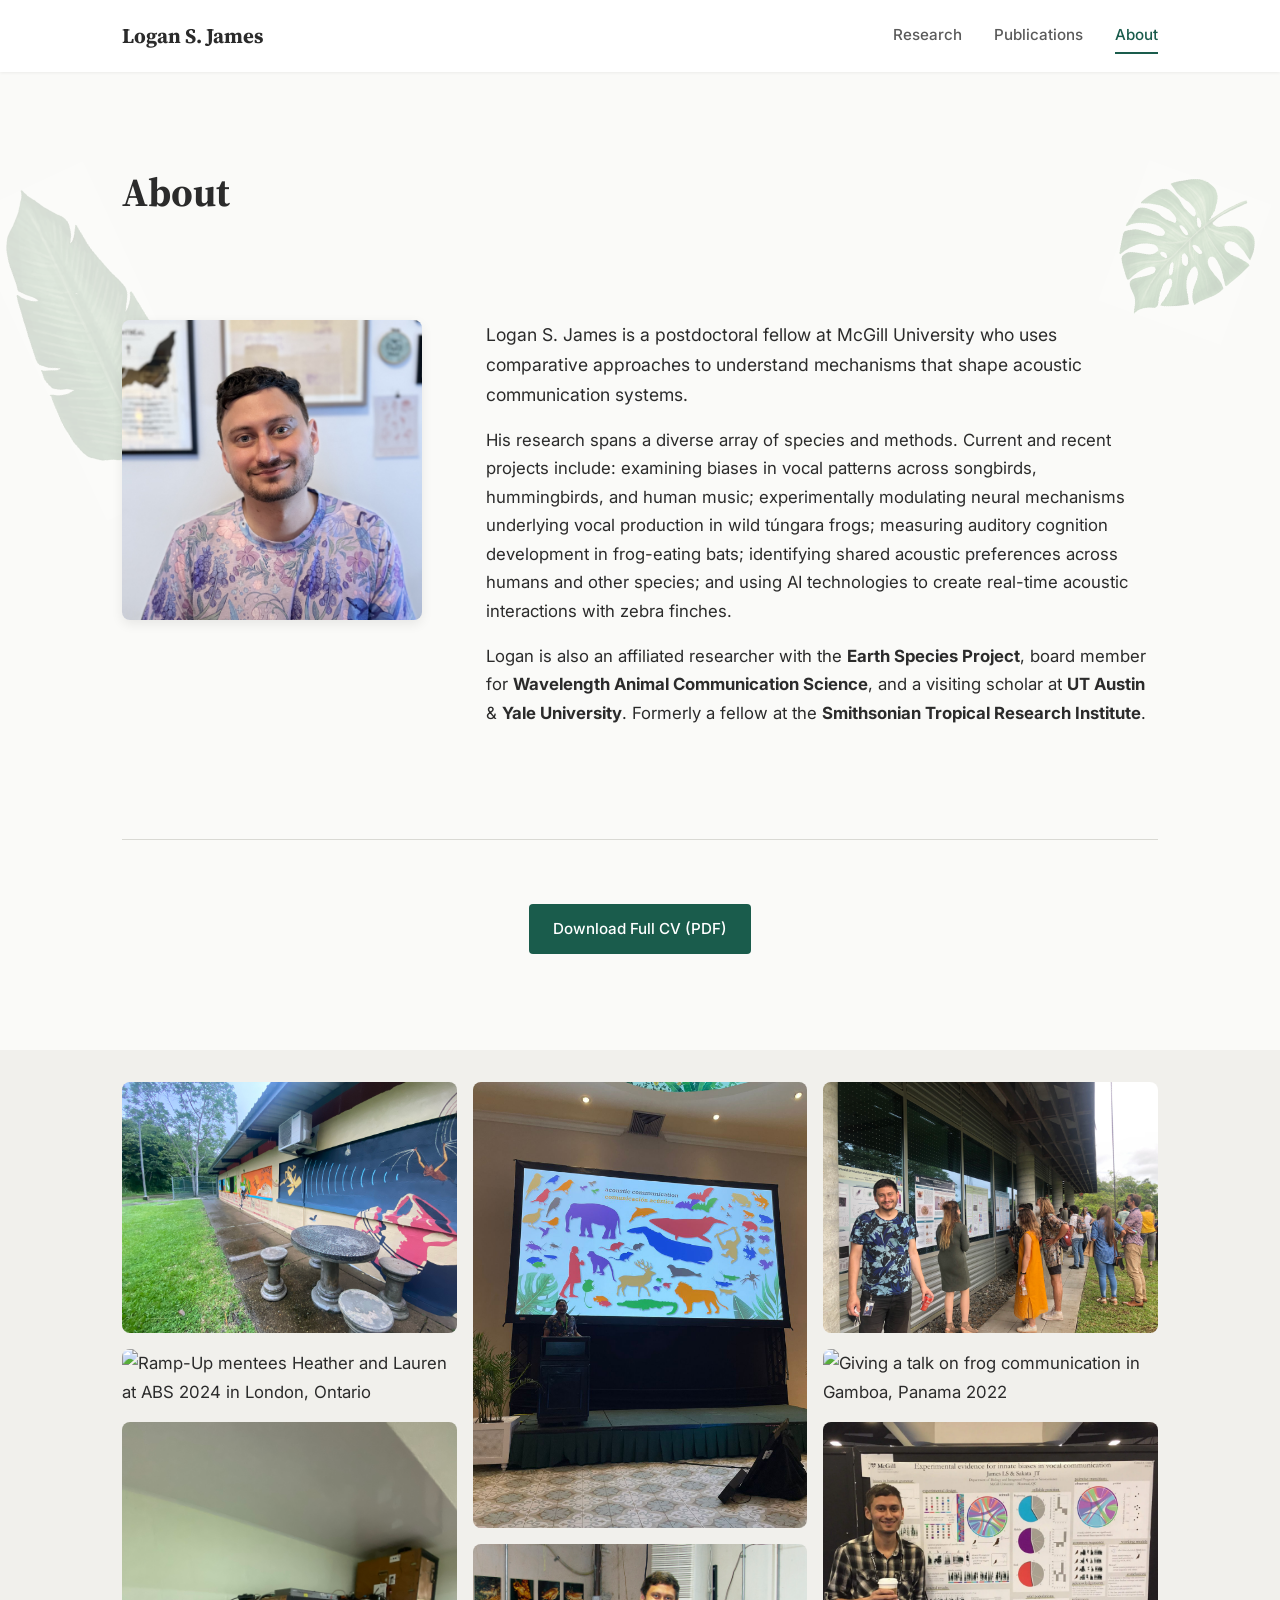
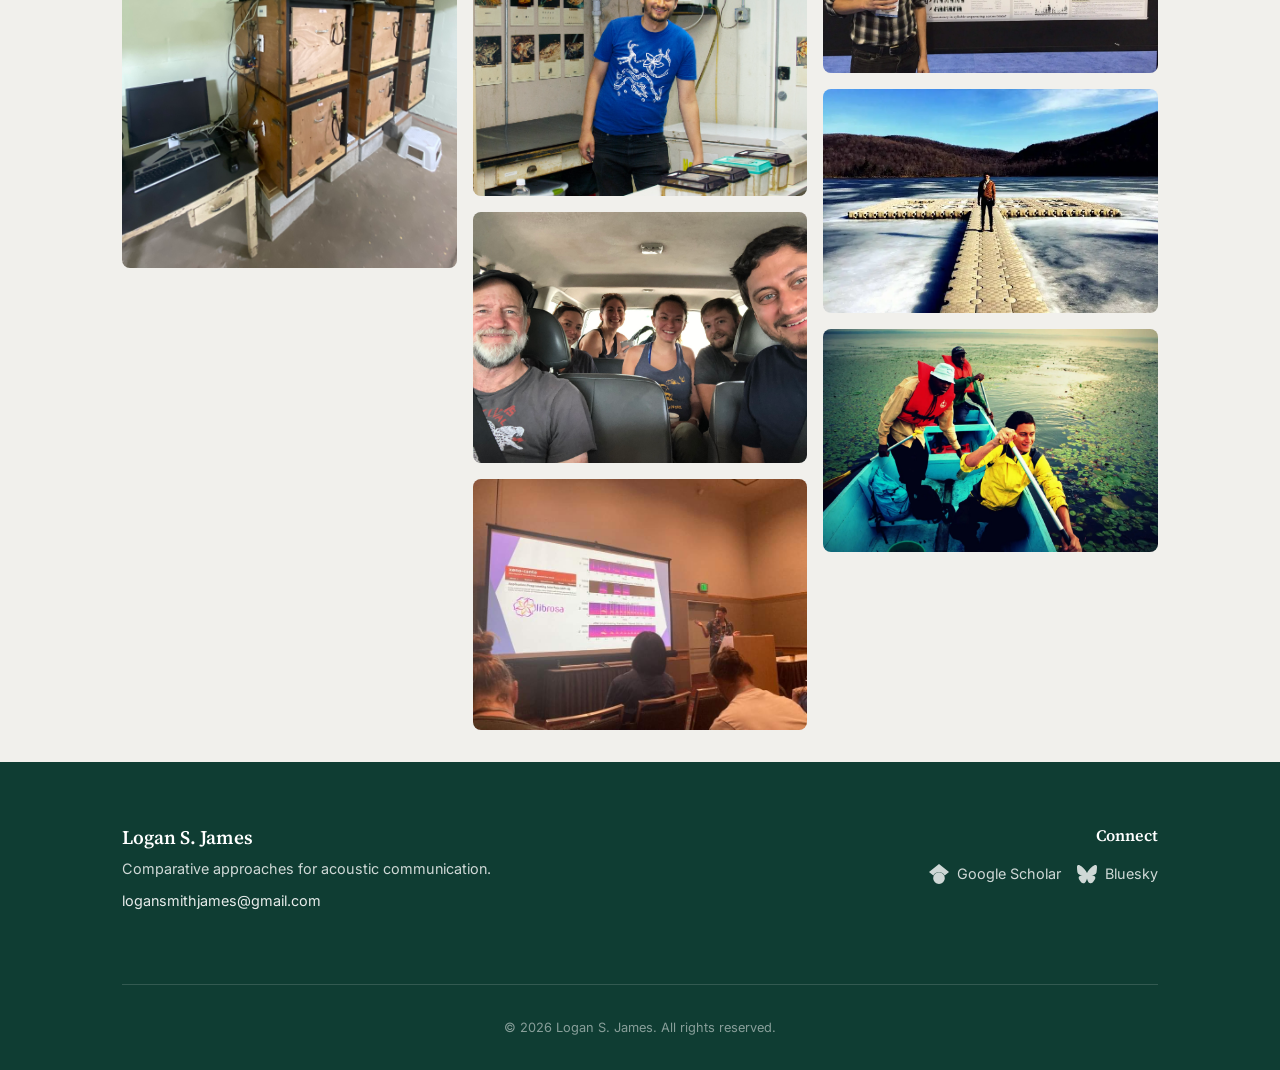
==== commit 2cfef4c6: "Updated minor changes to add affiliation" ====
--- a/about.html
+++ b/about.html
@@ -50,7 +50,7 @@
           <div class="about-bio">
             <p>Logan S. James is a postdoctoral fellow at McGill University who uses comparative approaches to understand mechanisms that shape acoustic communication systems.</p>
             <p>His research spans a diverse array of species and methods. Current and recent projects include: examining biases in vocal patterns across songbirds, hummingbirds, and human music; experimentally modulating neural mechanisms underlying vocal production in wild t&uacute;ngara frogs; measuring auditory cognition development in frog-eating bats; identifying shared acoustic preferences across humans and other species; and using AI technologies to create real-time acoustic interactions with zebra finches.</p>
-            <p>Logan is also an affiliated researcher with the <strong>Earth Species Project</strong>, and a visiting scholar at <strong>UT Austin</strong>, and <strong>Yale University</strong>. Formerly a fellow at the <strong>Smithsonian Tropical Research Institute</strong>.</p>
+            <p>Logan is also an affiliated researcher with the <strong>Earth Species Project</strong>, board member for <strong>Wavelength Animal Communication Science</strong>, and a visiting scholar at <strong>UT Austin</strong> & <strong>Yale University</strong>. Formerly a fellow at the <strong>Smithsonian Tropical Research Institute</strong>.</p>
           </div>
         </div>
         <div class="cv-download">
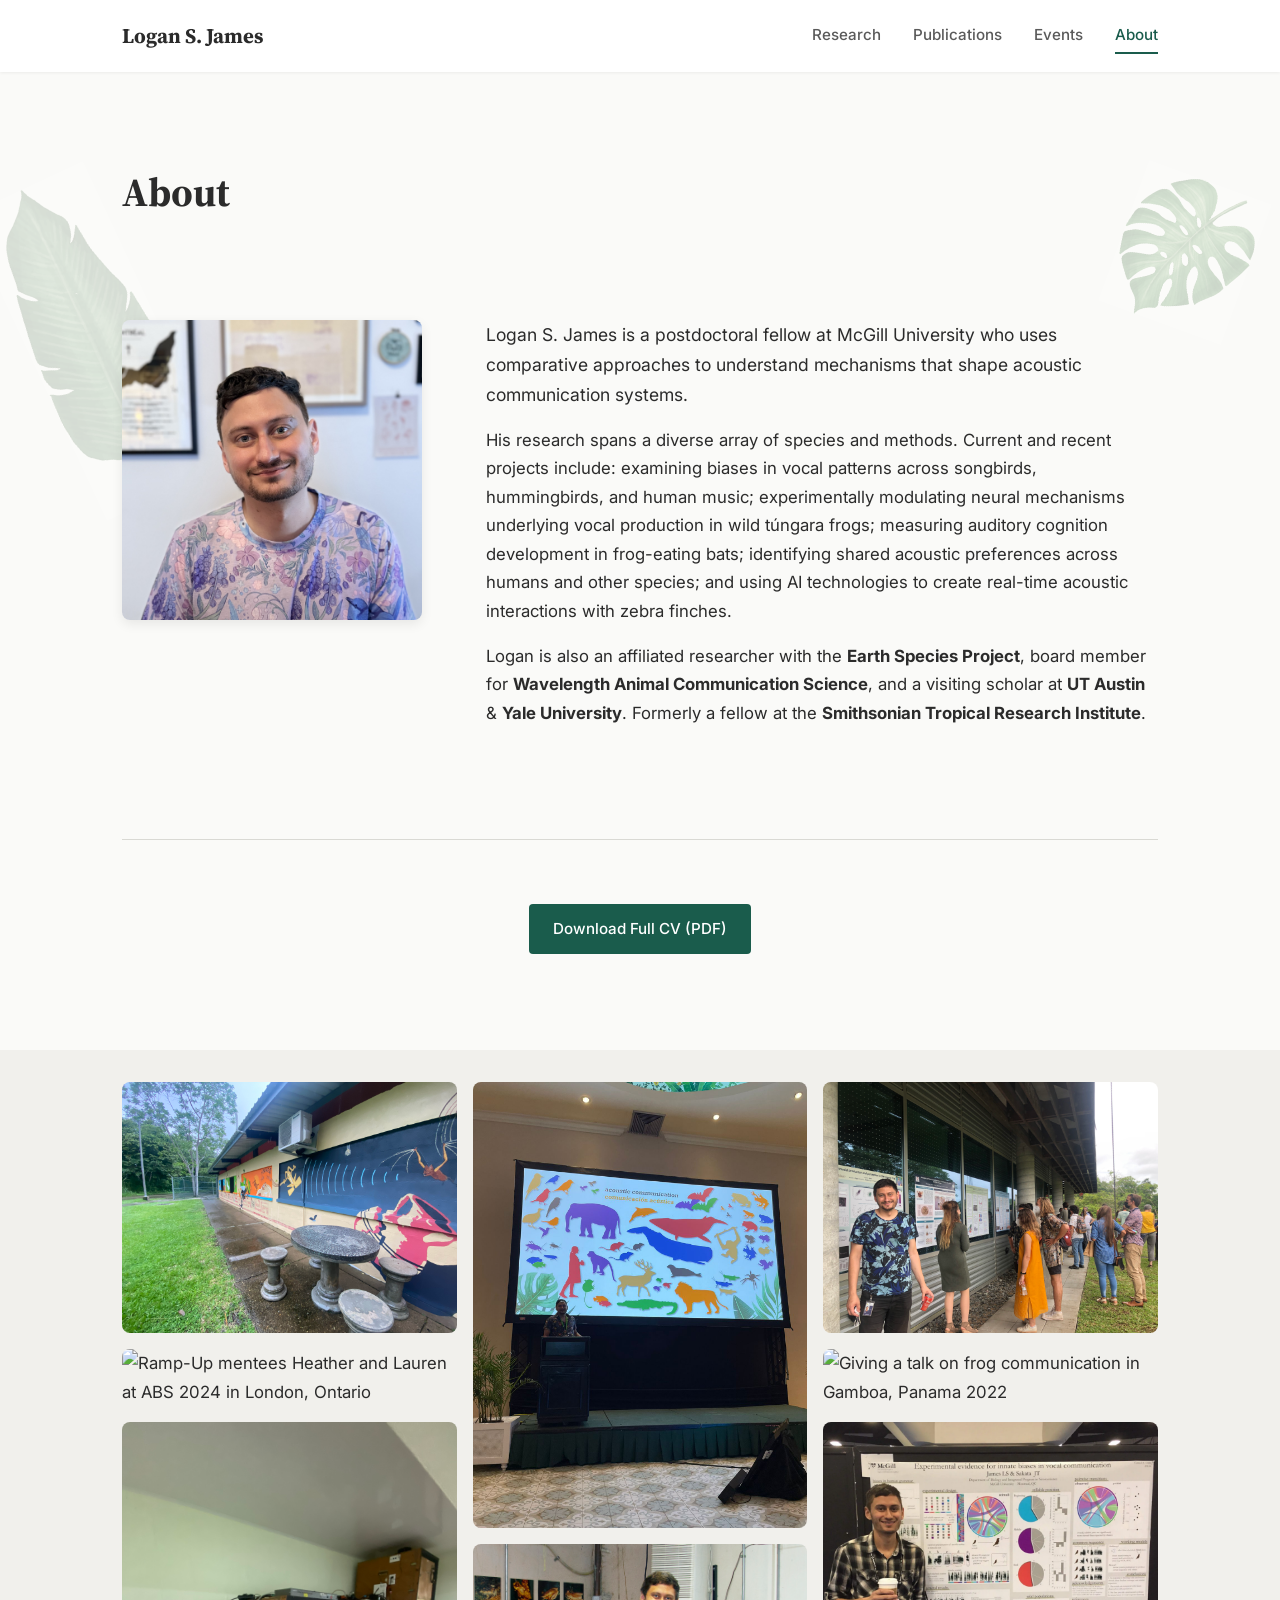
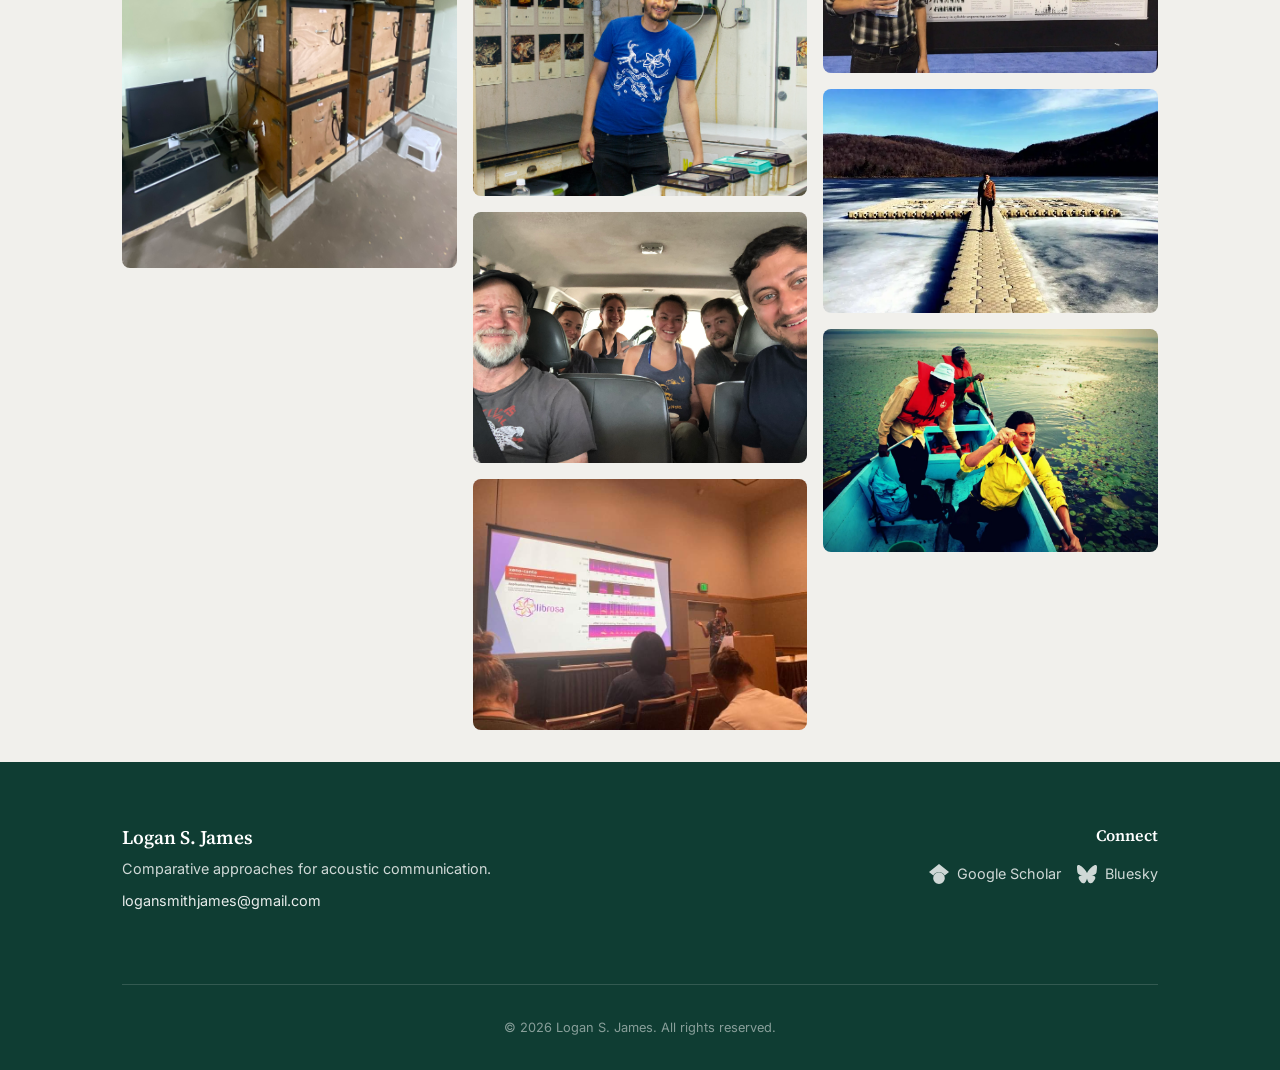
==== commit 681a0896: "Add Events page with vocal interactions symposium - Created events.html with symposium details, spea" ====
--- a/about.html
+++ b/about.html
@@ -25,6 +25,7 @@
       <div class="nav-menu" id="nav-menu">
         <a href="index.html" class="nav-link">Research</a>
         <a href="publications.html" class="nav-link">Publications</a>
+        <a href="events.html" class="nav-link">Events</a>
         <a href="about.html" class="nav-link active">About</a>
       </div>
     </div>
--- a/css/style.css
+++ b/css/style.css
@@ -1166,6 +1166,167 @@
   color: rgba(255, 255, 255, 0.5);
 }
 
+/* --- Events Page --- */
+.event-logos {
+  display: flex;
+  align-items: center;
+  justify-content: center;
+  gap: var(--space-xl);
+  margin-bottom: var(--space-xl);
+  flex-wrap: wrap;
+}
+
+.event-logos img {
+  height: 60px;
+  width: auto;
+  object-fit: contain;
+  opacity: 0.8;
+}
+
+.event-header {
+  text-align: center;
+  margin-bottom: var(--space-lg);
+}
+
+.event-header h2 {
+  font-size: clamp(1.4rem, 2.5vw, 1.8rem);
+  margin-bottom: var(--space-sm);
+}
+
+.event-organizers {
+  font-size: 1rem;
+  color: var(--color-text-light);
+  margin-bottom: var(--space-xs);
+}
+
+.event-location {
+  font-size: 0.95rem;
+  color: var(--color-primary);
+  font-weight: 500;
+}
+
+.event-description {
+  max-width: 750px;
+  margin: 0 auto var(--space-xl);
+  text-align: center;
+  font-size: 0.95rem;
+  color: var(--color-text-light);
+  line-height: 1.7;
+}
+
+.event-info-cards {
+  display: grid;
+  grid-template-columns: 1fr 1fr;
+  gap: var(--space-lg);
+  max-width: 600px;
+  margin: 0 auto var(--space-2xl);
+}
+
+.event-info-card {
+  background: var(--color-bg-alt);
+  border-radius: var(--radius-md);
+  padding: var(--space-lg);
+  text-align: center;
+}
+
+.event-info-card h3 {
+  font-size: 1rem;
+  margin-bottom: var(--space-sm);
+  color: var(--color-primary);
+}
+
+.event-info-card p {
+  font-size: 0.9rem;
+  color: var(--color-text-light);
+}
+
+.event-section-title {
+  text-align: center;
+  margin-bottom: var(--space-xl);
+  font-size: 1.1rem;
+  font-weight: 600;
+  color: var(--color-primary);
+  text-transform: uppercase;
+  letter-spacing: 0.08em;
+  padding-bottom: var(--space-sm);
+  border-bottom: 2px solid var(--color-primary);
+}
+
+.event-speakers-grid {
+  display: grid;
+  grid-template-columns: repeat(3, 1fr);
+  gap: var(--space-xl) var(--space-lg);
+}
+
+.event-speaker {
+  text-align: center;
+  text-decoration: none;
+  color: inherit;
+  transition: transform 0.2s ease;
+  display: block;
+}
+
+.event-speaker:hover {
+  transform: translateY(-3px);
+  color: inherit;
+}
+
+.event-speaker-photo {
+  width: 140px;
+  height: 140px;
+  border-radius: 50%;
+  overflow: hidden;
+  margin: 0 auto var(--space-md);
+  box-shadow: var(--shadow-md);
+  background: var(--color-bg-alt);
+}
+
+.event-speaker-photo img {
+  width: 100%;
+  height: 100%;
+  object-fit: cover;
+}
+
+.event-speaker h3 {
+  font-size: 1.05rem;
+  margin-bottom: var(--space-xs);
+}
+
+.event-speaker p {
+  font-size: 0.85rem;
+  color: var(--color-text-light);
+}
+
+@media (max-width: 768px) {
+  .event-speakers-grid {
+    grid-template-columns: repeat(2, 1fr);
+    gap: var(--space-lg) var(--space-md);
+  }
+
+  .event-info-cards {
+    grid-template-columns: 1fr;
+  }
+
+  .event-speaker-photo {
+    width: 110px;
+    height: 110px;
+  }
+}
+
+@media (max-width: 480px) {
+  .event-speakers-grid {
+    grid-template-columns: 1fr;
+  }
+
+  .event-logos {
+    gap: var(--space-lg);
+  }
+
+  .event-logos img {
+    height: 45px;
+  }
+}
+
 /* --- Responsive: Tablet --- */
 @media (max-width: 1024px) {
   .hero .container {
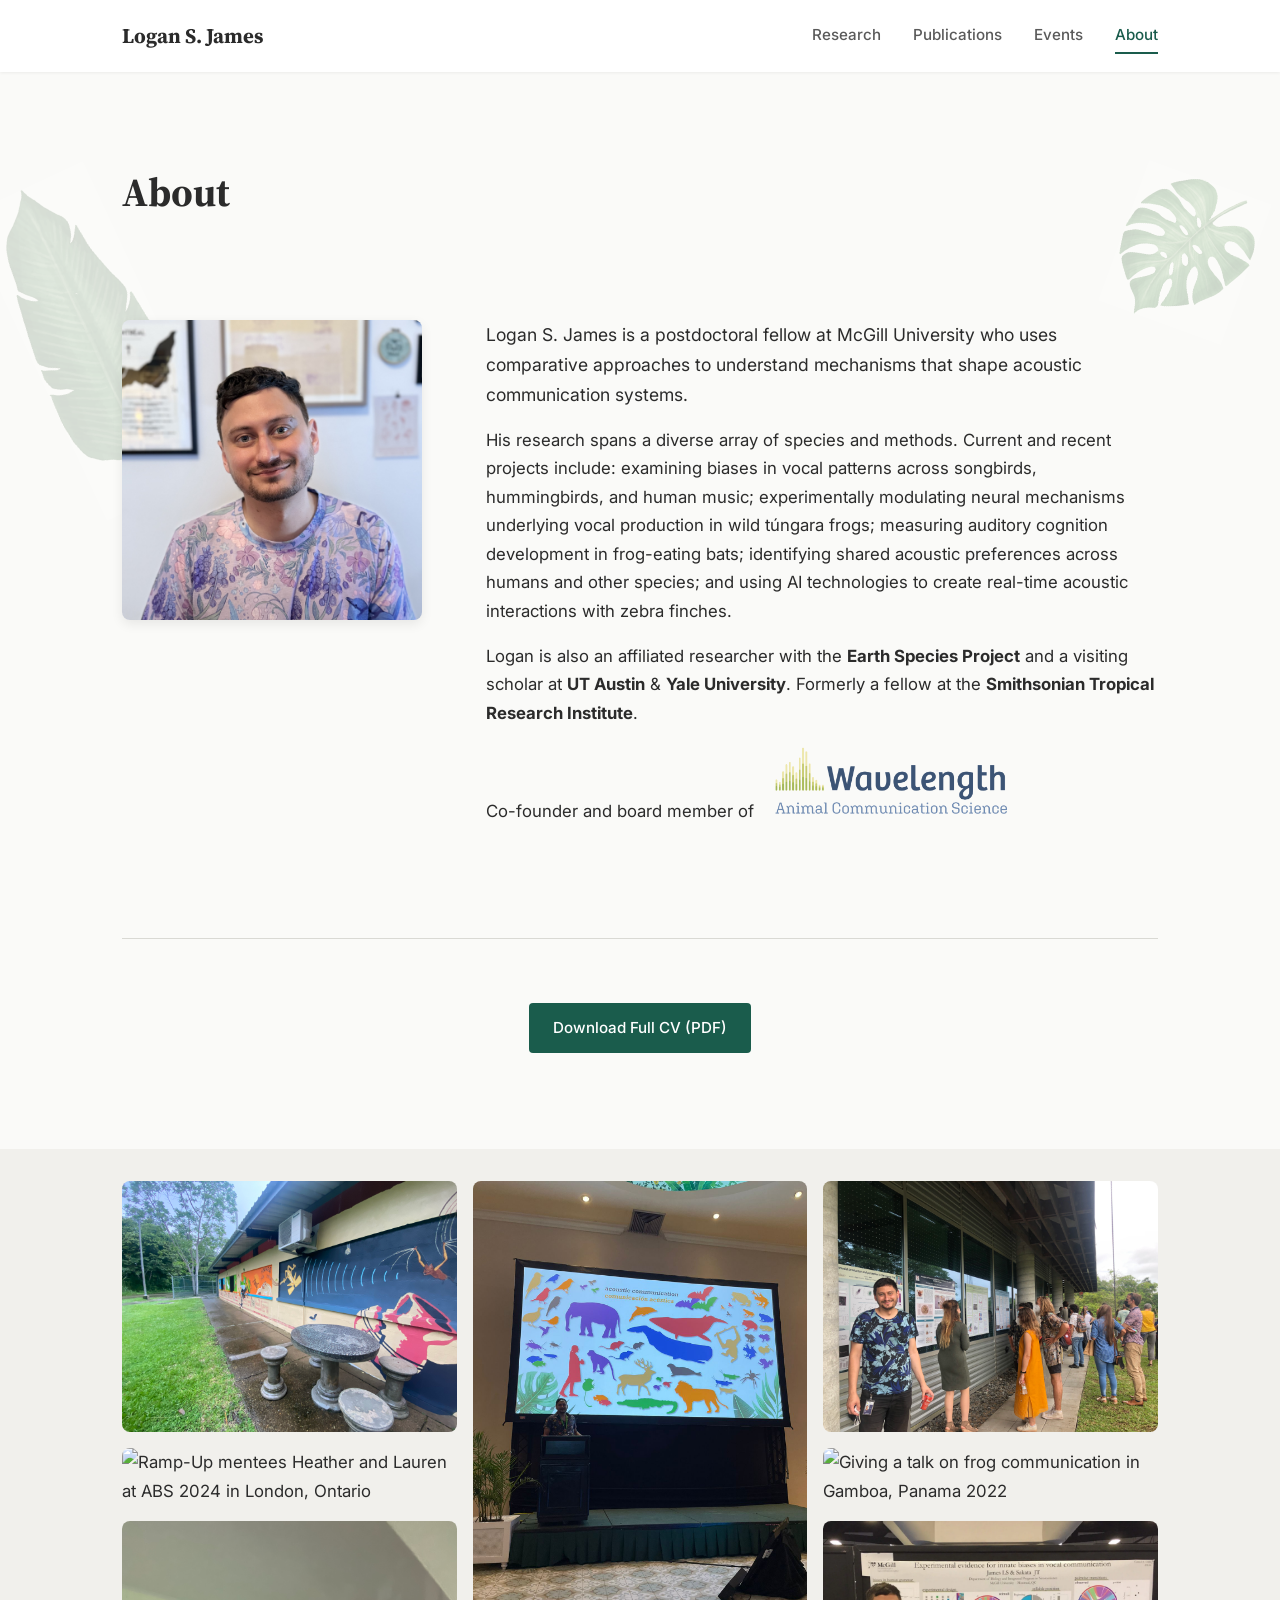
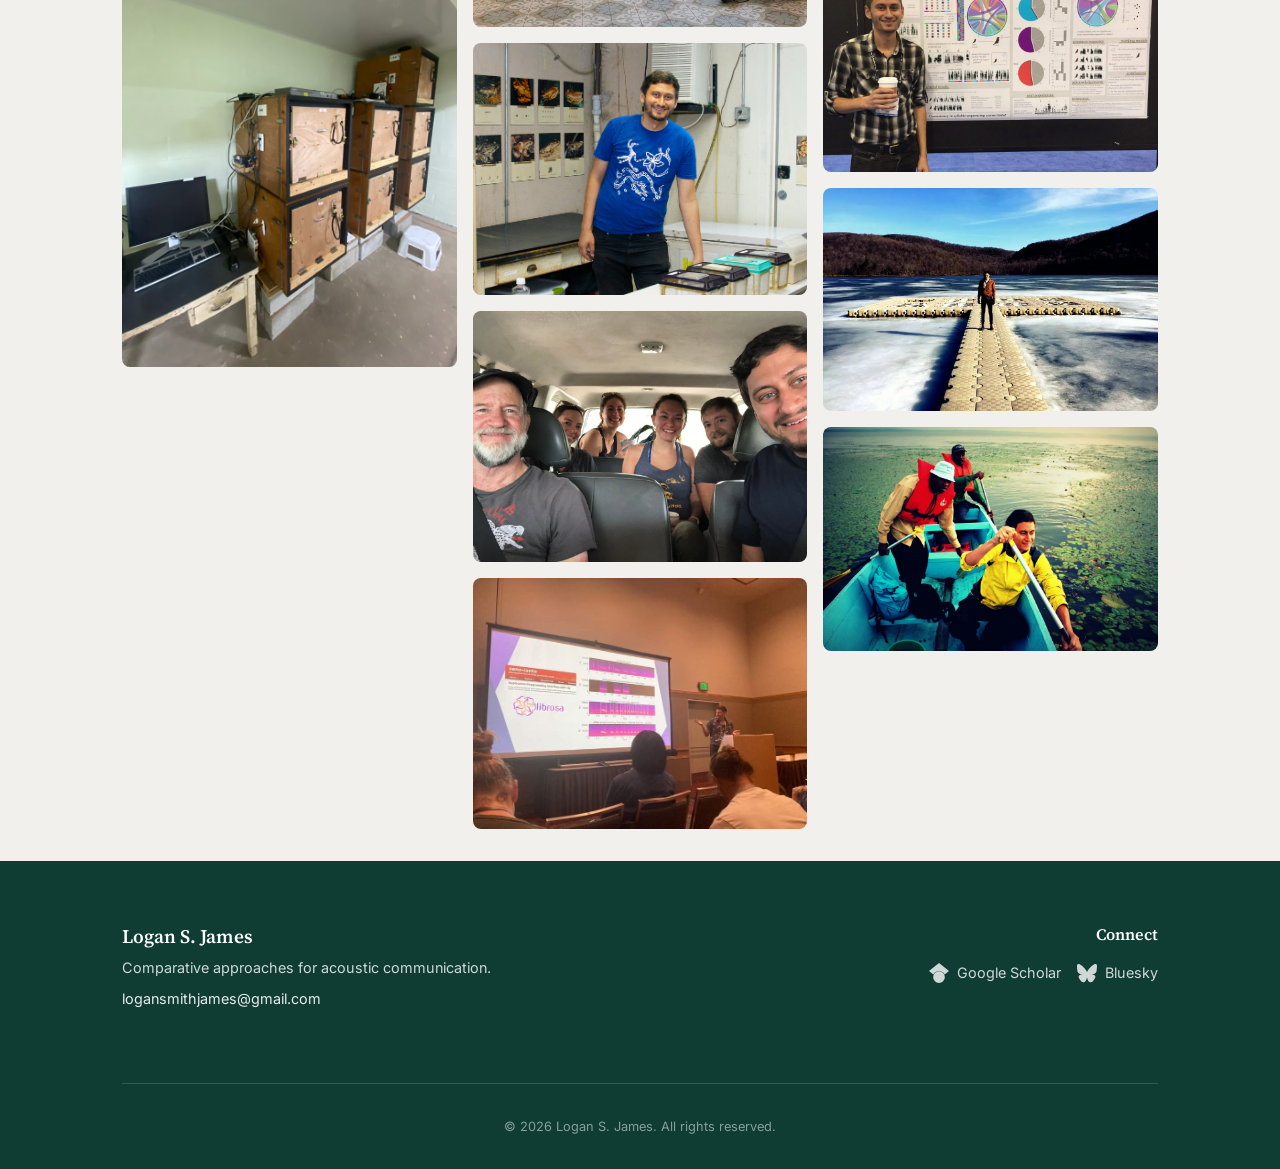
==== commit a3e23a7e: "added wavelength" ====
--- a/about.html
+++ b/about.html
@@ -51,11 +51,12 @@
           <div class="about-bio">
             <p>Logan S. James is a postdoctoral fellow at McGill University who uses comparative approaches to understand mechanisms that shape acoustic communication systems.</p>
             <p>His research spans a diverse array of species and methods. Current and recent projects include: examining biases in vocal patterns across songbirds, hummingbirds, and human music; experimentally modulating neural mechanisms underlying vocal production in wild t&uacute;ngara frogs; measuring auditory cognition development in frog-eating bats; identifying shared acoustic preferences across humans and other species; and using AI technologies to create real-time acoustic interactions with zebra finches.</p>
-            <p>Logan is also an affiliated researcher with the <strong>Earth Species Project</strong>, board member for <strong>Wavelength Animal Communication Science</strong>, and a visiting scholar at <strong>UT Austin</strong> & <strong>Yale University</strong>. Formerly a fellow at the <strong>Smithsonian Tropical Research Institute</strong>.</p>
+            <p>Logan is also an affiliated researcher with the <strong>Earth Species Project</strong> and a visiting scholar at <strong>UT Austin</strong> & <strong>Yale University</strong>. Formerly a fellow at the <strong>Smithsonian Tropical Research Institute</strong>.</p>
+            <p>Co-founder and board member of <a href="https://wavelengthscience.org/" target="_blank" rel="noopener noreferrer" class="wavelength-logo-link"><img src="images/Wavelength_Light.png" alt="Wavelength Animal Communication Sciences" class="wavelength-logo"></a></p>
           </div>
         </div>
         <div class="cv-download">
-          <a href="files/CV_LoganJames_Feb2026.pdf" class="btn btn-primary" target="_blank" rel="noopener">Download Full CV (PDF)</a>
+          <a href="files/CV_LoganJames_March2026.pdf" class="btn btn-primary" target="_blank" rel="noopener">Download Full CV (PDF)</a>
         </div>
       </div>
     </section>
--- a/css/style.css
+++ b/css/style.css
@@ -162,6 +162,60 @@
   margin: var(--space-md) auto 0;
 }
 
+/* --- Announcement Banner --- */
+.announcement-banner {
+  position: fixed;
+  top: var(--nav-height);
+  left: 0;
+  right: 0;
+  z-index: 99;
+  background: var(--color-primary);
+  color: var(--color-white);
+  font-size: 0.88rem;
+  padding: var(--space-sm) 0;
+}
+
+.announcement-banner .container {
+  display: flex;
+  align-items: center;
+  justify-content: center;
+  gap: var(--space-md);
+}
+
+.announcement-banner p {
+  margin: 0;
+  text-align: center;
+}
+
+.announcement-banner a {
+  color: var(--color-white);
+  font-weight: 600;
+  text-decoration: underline;
+  text-underline-offset: 2px;
+  margin-left: var(--space-sm);
+}
+
+.announcement-banner a:hover {
+  color: rgba(255, 255, 255, 0.85);
+}
+
+.announcement-close {
+  background: none;
+  border: none;
+  color: var(--color-white);
+  font-size: 1.2rem;
+  cursor: pointer;
+  opacity: 0.7;
+  transition: opacity 0.2s ease;
+  padding: 0 var(--space-xs);
+  line-height: 1;
+  flex-shrink: 0;
+}
+
+.announcement-close:hover {
+  opacity: 1;
+}
+
 /* --- Navbar --- */
 .navbar {
   position: fixed;
@@ -297,7 +351,7 @@
   min-height: 100vh;
   display: flex;
   align-items: center;
-  padding-top: var(--nav-height);
+  padding-top: calc(var(--nav-height) + 40px);
   position: relative;
   overflow: hidden;
 }
@@ -1081,6 +1135,23 @@
   font-size: 1.1rem;
 }
 
+/* Wavelength logo in bio */
+.wavelength-logo-link {
+  display: inline-block;
+  text-decoration: none;
+}
+.wavelength-logo {
+  display: block;
+  height: 72px;
+  width: auto;
+  margin-top: 0.15rem;
+  opacity: 0.85;
+  transition: opacity 0.2s ease;
+}
+.wavelength-logo-link:hover .wavelength-logo {
+  opacity: 1;
+}
+
 /* CV Download */
 .cv-download {
   text-align: center;
@@ -1188,9 +1259,24 @@
   margin-bottom: var(--space-lg);
 }
 
+.event-title-row {
+  display: flex;
+  align-items: center;
+  justify-content: center;
+  gap: var(--space-lg);
+  margin-bottom: var(--space-sm);
+}
+
+.event-title-icon {
+  width: auto;
+  height: 50px;
+  flex-shrink: 0;
+  opacity: 0.85;
+}
+
 .event-header h2 {
   font-size: clamp(1.4rem, 2.5vw, 1.8rem);
-  margin-bottom: var(--space-sm);
+  margin-bottom: 0;
 }
 
 .event-organizers {
@@ -1203,6 +1289,13 @@
   font-size: 0.95rem;
   color: var(--color-primary);
   font-weight: 500;
+  margin-bottom: var(--space-xs);
+}
+
+.event-date {
+  font-size: 1.1rem;
+  color: var(--color-text-light);
+  font-weight: 700;
 }
 
 .event-description {
@@ -1227,6 +1320,19 @@
   border-radius: var(--radius-md);
   padding: var(--space-lg);
   text-align: center;
+}
+
+.event-info-card-link {
+  text-decoration: none;
+  color: inherit;
+  transition: transform 0.2s ease, box-shadow 0.2s ease;
+  cursor: pointer;
+}
+
+.event-info-card-link:hover {
+  transform: translateY(-2px);
+  box-shadow: var(--shadow-md);
+  color: inherit;
 }
 
 .event-info-card h3 {
@@ -1324,6 +1430,10 @@
 
   .event-logos img {
     height: 45px;
+  }
+
+  .event-title-icon {
+    display: none;
   }
 }
 
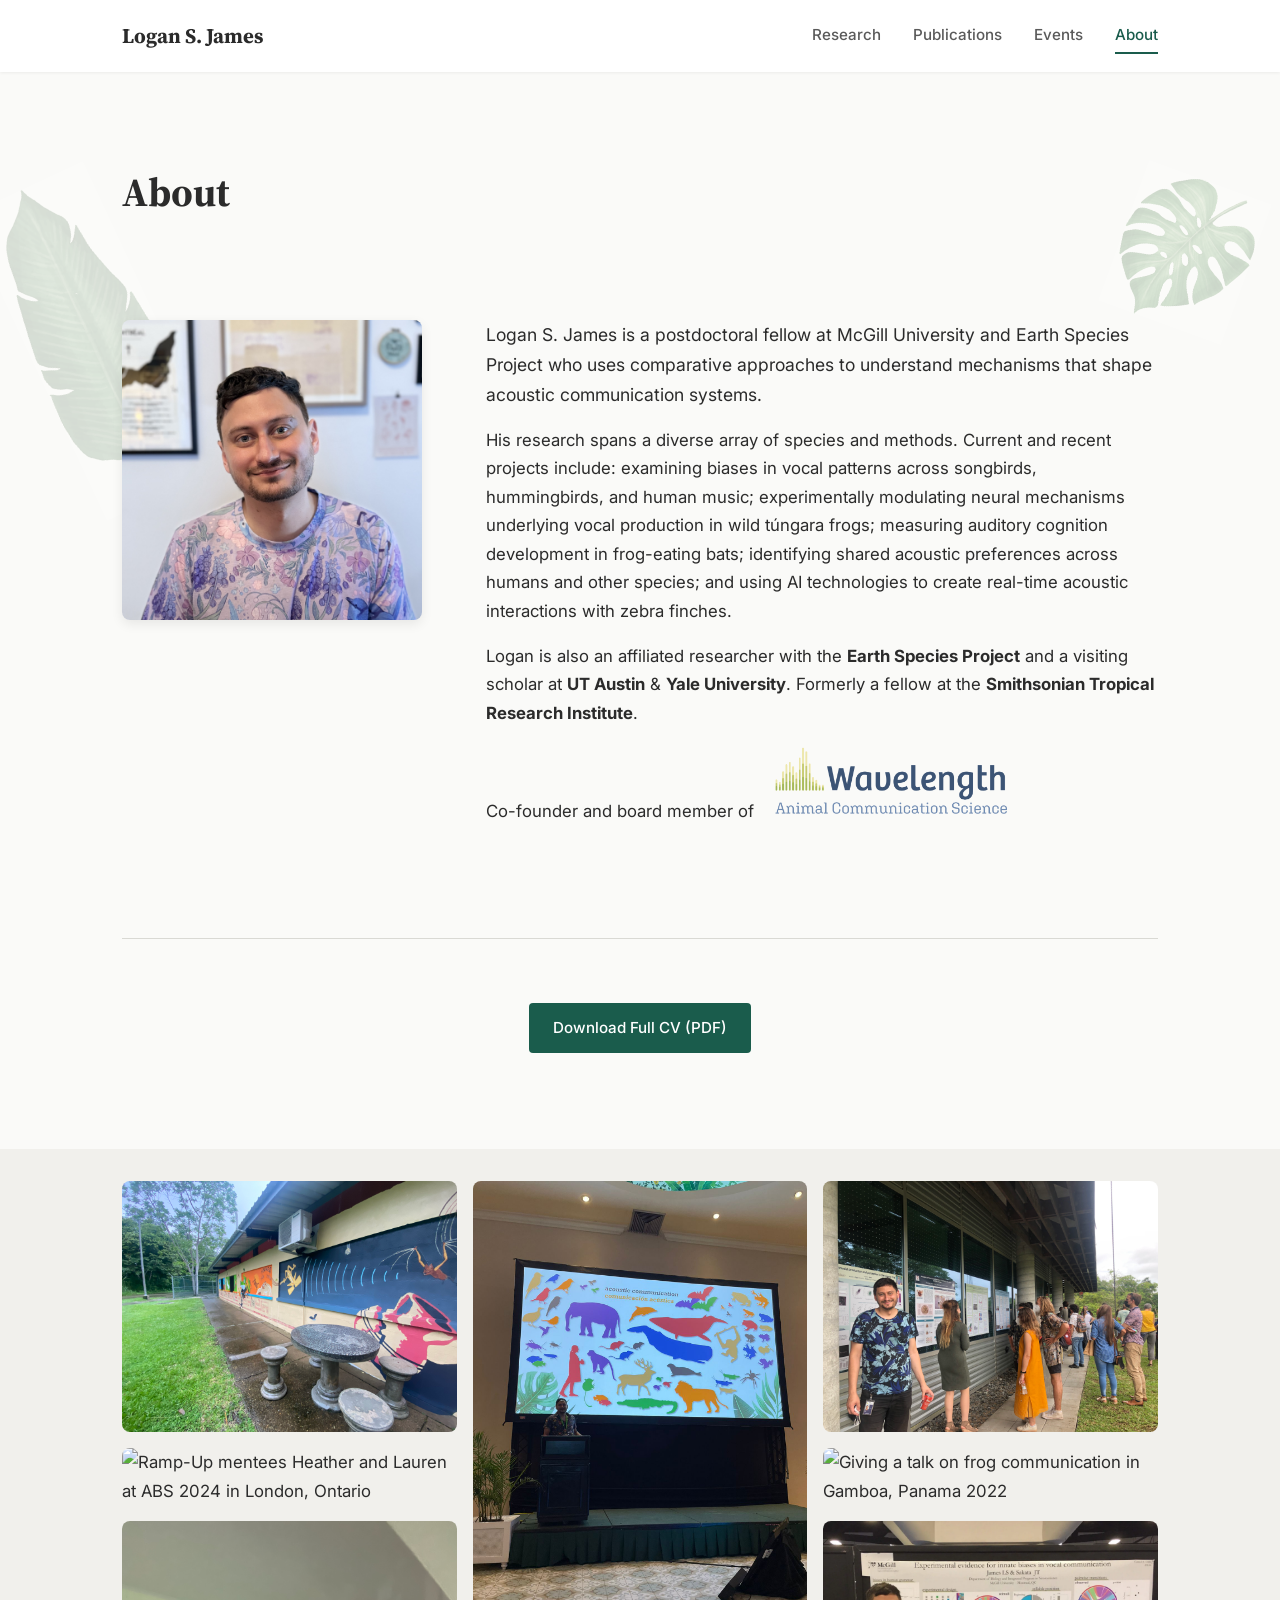
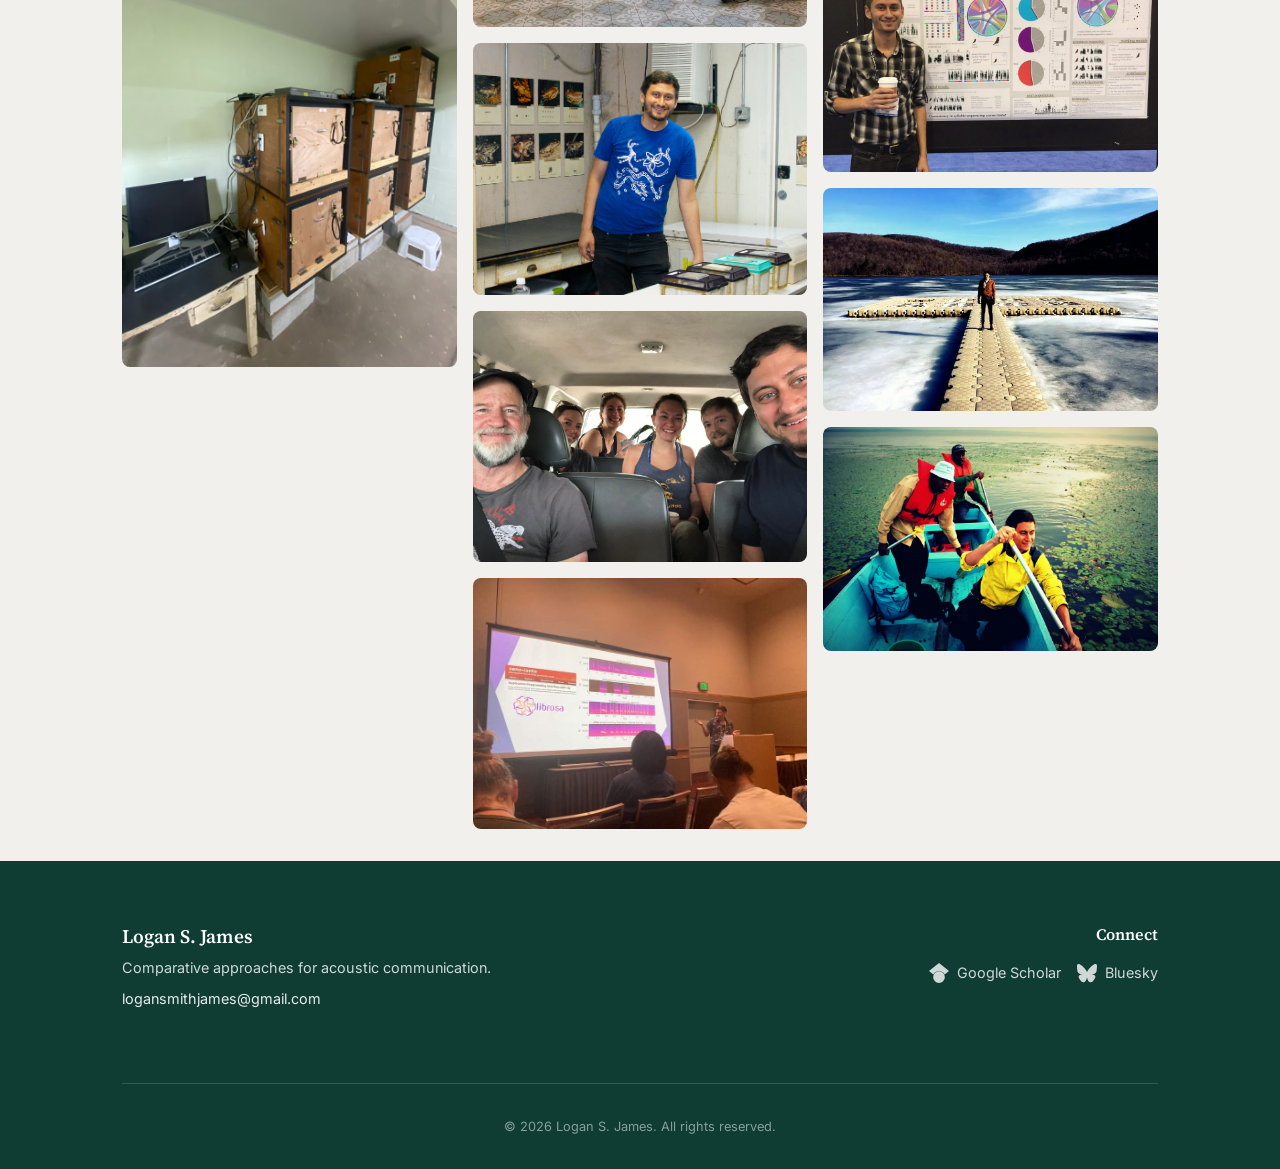
==== commit 12e8af0a: "adding montreal things to do page" ====
--- a/about.html
+++ b/about.html
@@ -49,7 +49,7 @@
             <img src="images/leaves/IMG_0440_square.jpg" alt="Logan S. James">
           </div>
           <div class="about-bio">
-            <p>Logan S. James is a postdoctoral fellow at McGill University who uses comparative approaches to understand mechanisms that shape acoustic communication systems.</p>
+            <p>Logan S. James is a postdoctoral fellow at McGill University and Earth Species Project who uses comparative approaches to understand mechanisms that shape acoustic communication systems.</p>
             <p>His research spans a diverse array of species and methods. Current and recent projects include: examining biases in vocal patterns across songbirds, hummingbirds, and human music; experimentally modulating neural mechanisms underlying vocal production in wild t&uacute;ngara frogs; measuring auditory cognition development in frog-eating bats; identifying shared acoustic preferences across humans and other species; and using AI technologies to create real-time acoustic interactions with zebra finches.</p>
             <p>Logan is also an affiliated researcher with the <strong>Earth Species Project</strong> and a visiting scholar at <strong>UT Austin</strong> & <strong>Yale University</strong>. Formerly a fellow at the <strong>Smithsonian Tropical Research Institute</strong>.</p>
             <p>Co-founder and board member of <a href="https://wavelengthscience.org/" target="_blank" rel="noopener noreferrer" class="wavelength-logo-link"><img src="images/Wavelength_Light.png" alt="Wavelength Animal Communication Sciences" class="wavelength-logo"></a></p>
--- a/css/style.css
+++ b/css/style.css
@@ -1309,9 +1309,9 @@
 
 .event-info-cards {
   display: grid;
-  grid-template-columns: 1fr 1fr;
+  grid-template-columns: repeat(3, 1fr);
   gap: var(--space-lg);
-  max-width: 600px;
+  max-width: 820px;
   margin: 0 auto var(--space-2xl);
 }
 
@@ -1348,7 +1348,7 @@
 
 .event-section-title {
   text-align: center;
-  margin-bottom: var(--space-xl);
+  margin-bottom: var(--space-lg);
   font-size: 1.1rem;
   font-weight: 600;
   color: var(--color-primary);
@@ -1435,6 +1435,195 @@
   .event-title-icon {
     display: none;
   }
+}
+
+/* --- Schedule --- */
+.event-schedule-section {
+  margin-top: var(--space-2xl);
+}
+
+.event-speakers-section {
+  margin-top: var(--space-2xl);
+}
+
+.event-section-note {
+  font-size: 0.7em;
+  font-weight: 400;
+  color: var(--color-text-light);
+  font-style: italic;
+}
+
+.event-schedule {
+  max-width: 700px;
+  margin: 0 auto;
+  display: flex;
+  flex-direction: column;
+  gap: var(--space-sm);
+}
+
+.sched-time {
+  font-size: 0.78rem;
+  color: var(--color-text-light);
+  white-space: nowrap;
+  min-width: 100px;
+  font-weight: 500;
+  padding-top: 2px;
+}
+
+/* Break rows (coffee, lunch) */
+.sched-break {
+  display: flex;
+  align-items: center;
+  gap: var(--space-md);
+  padding: var(--space-sm) var(--space-md);
+  background: var(--color-bg-alt);
+  border-radius: var(--radius-sm);
+  color: var(--color-text-light);
+  font-size: 0.9rem;
+}
+
+.sched-break-label {
+  font-weight: 500;
+}
+
+.sched-social {
+  justify-content: center;
+  font-style: italic;
+}
+
+/* Intro row */
+.sched-intro-row {
+  display: flex;
+  align-items: baseline;
+  gap: var(--space-md);
+  padding: var(--space-sm) var(--space-md);
+  font-size: 0.9rem;
+  color: var(--color-text-light);
+  font-style: italic;
+}
+
+/* Session blocks */
+.sched-session {
+  border-left: 3px solid var(--color-primary);
+  padding: var(--space-md) var(--space-md) var(--space-md) var(--space-lg);
+  background: var(--color-bg);
+  border-radius: 0 var(--radius-sm) var(--radius-sm) 0;
+}
+
+.sched-session-header {
+  display: flex;
+  align-items: flex-start;
+  justify-content: space-between;
+  gap: var(--space-md);
+  margin-bottom: var(--space-md);
+}
+
+.sched-session-title {
+  display: flex;
+  flex-direction: column;
+  gap: 2px;
+}
+
+.sched-session-label {
+  font-size: 0.72rem;
+  font-weight: 700;
+  text-transform: uppercase;
+  letter-spacing: 0.08em;
+  color: var(--color-primary);
+}
+
+.sched-session-name {
+  font-size: 1.15rem;
+  font-weight: 600;
+  color: var(--color-text);
+}
+
+.sched-session-icons {
+  display: flex;
+  align-items: center;
+  gap: var(--space-sm);
+  flex-shrink: 0;
+}
+
+.sched-session-icons img {
+  height: 32px;
+  width: auto;
+  opacity: 0.5;
+}
+
+/* Individual talks */
+.sched-talks {
+  display: flex;
+  flex-direction: column;
+  gap: var(--space-md);
+}
+
+.sched-talk {
+  display: flex;
+  align-items: flex-start;
+  gap: var(--space-md);
+}
+
+.sched-talk-icon {
+  height: 28px;
+  width: auto;
+  flex-shrink: 0;
+  margin-top: 3px;
+  opacity: 0.75;
+}
+
+.sched-talk-info {
+  display: flex;
+  flex-direction: column;
+  gap: 2px;
+}
+
+.sched-speaker {
+  font-weight: 600;
+  font-size: 0.95rem;
+  color: var(--color-text);
+}
+
+.sched-title {
+  font-size: 0.88rem;
+  color: var(--color-text-light);
+  font-style: italic;
+  line-height: 1.4;
+}
+
+/* Synthesis block */
+.sched-synthesis {
+  display: flex;
+  align-items: flex-start;
+  gap: var(--space-md);
+  padding: var(--space-md) var(--space-lg);
+  background: var(--color-primary-light);
+  border-left: 3px solid var(--color-primary);
+  border-radius: 0 var(--radius-sm) var(--radius-sm) 0;
+}
+
+.sched-synthesis-label {
+  font-weight: 600;
+  font-size: 0.95rem;
+  color: var(--color-text);
+}
+
+.sched-synthesis-speakers {
+  font-size: 0.88rem;
+  color: var(--color-text-light);
+  margin-top: 2px;
+}
+
+.sched-synthesis-note {
+  font-size: 0.82rem;
+  color: var(--color-text-light);
+  font-style: italic;
+  margin-top: 2px;
+}
+
+@media (max-width: 600px) {
+  .sched-session-icons { display: none; }
+  .sched-time { min-width: 70px; }
 }
 
 /* --- Responsive: Tablet --- */
@@ -1541,3 +1730,116 @@
     flex-direction: column;
   }
 }
+
+/* --- Montréal Guide Page --- */
+.mtl-intro {
+  font-size: 1.05rem;
+  color: var(--color-text-light);
+  line-height: 1.7;
+  margin-bottom: var(--space-2xl);
+  max-width: 680px;
+}
+
+.mtl-intro a {
+  color: var(--color-primary);
+  font-weight: 500;
+}
+
+.mtl-section {
+  margin-bottom: var(--space-2xl);
+}
+
+.mtl-section-title {
+  font-size: 1.1rem;
+  font-weight: 600;
+  color: var(--color-primary);
+  text-transform: uppercase;
+  letter-spacing: 0.08em;
+  padding-bottom: var(--space-sm);
+  border-bottom: 2px solid var(--color-primary);
+  margin-bottom: var(--space-sm);
+}
+
+.mtl-section-note {
+  font-size: 1rem;
+  color: var(--color-accent);
+  font-weight: 500;
+  font-style: italic;
+  margin-bottom: var(--space-lg);
+}
+
+.mtl-feature-desc {
+  font-size: 1.05rem;
+  color: var(--color-text-light);
+  line-height: 1.7;
+  margin-bottom: var(--space-sm);
+  max-width: 680px;
+}
+
+.mtl-feature-link a {
+  font-size: 0.9rem;
+  color: var(--color-primary);
+  font-weight: 500;
+}
+
+.mtl-subsection-title {
+  font-size: 0.8rem;
+  font-weight: 700;
+  color: var(--color-text-light);
+  text-transform: uppercase;
+  letter-spacing: 0.09em;
+  margin-top: var(--space-lg);
+  margin-bottom: var(--space-md);
+}
+
+.mtl-list {
+  list-style: none;
+  padding: 0;
+  margin: 0;
+  display: flex;
+  flex-direction: column;
+  gap: var(--space-sm);
+}
+
+.mtl-list li {
+  font-size: 1rem;
+  color: var(--color-text-light);
+  line-height: 1.55;
+  padding-left: var(--space-md);
+  border-left: 2px solid var(--color-border);
+}
+
+.mtl-list li strong {
+  color: var(--color-text);
+}
+
+.mtl-list li strong a {
+  color: var(--color-text);
+  text-decoration: underline;
+  text-decoration-color: var(--color-border);
+  text-underline-offset: 2px;
+  transition: color 0.2s ease;
+}
+
+.mtl-list li strong a:hover {
+  color: var(--color-primary);
+}
+
+.mtl-addr {
+  font-size: 0.85rem;
+  color: var(--color-text-light);
+  opacity: 0.75;
+}
+
+.mtl-back-link {
+  display: inline-block;
+  color: var(--color-primary);
+  font-weight: 500;
+  font-size: 0.95rem;
+  text-decoration: none;
+  margin-top: var(--space-md);
+}
+
+.mtl-back-link:hover {
+  text-decoration: underline;
+}
